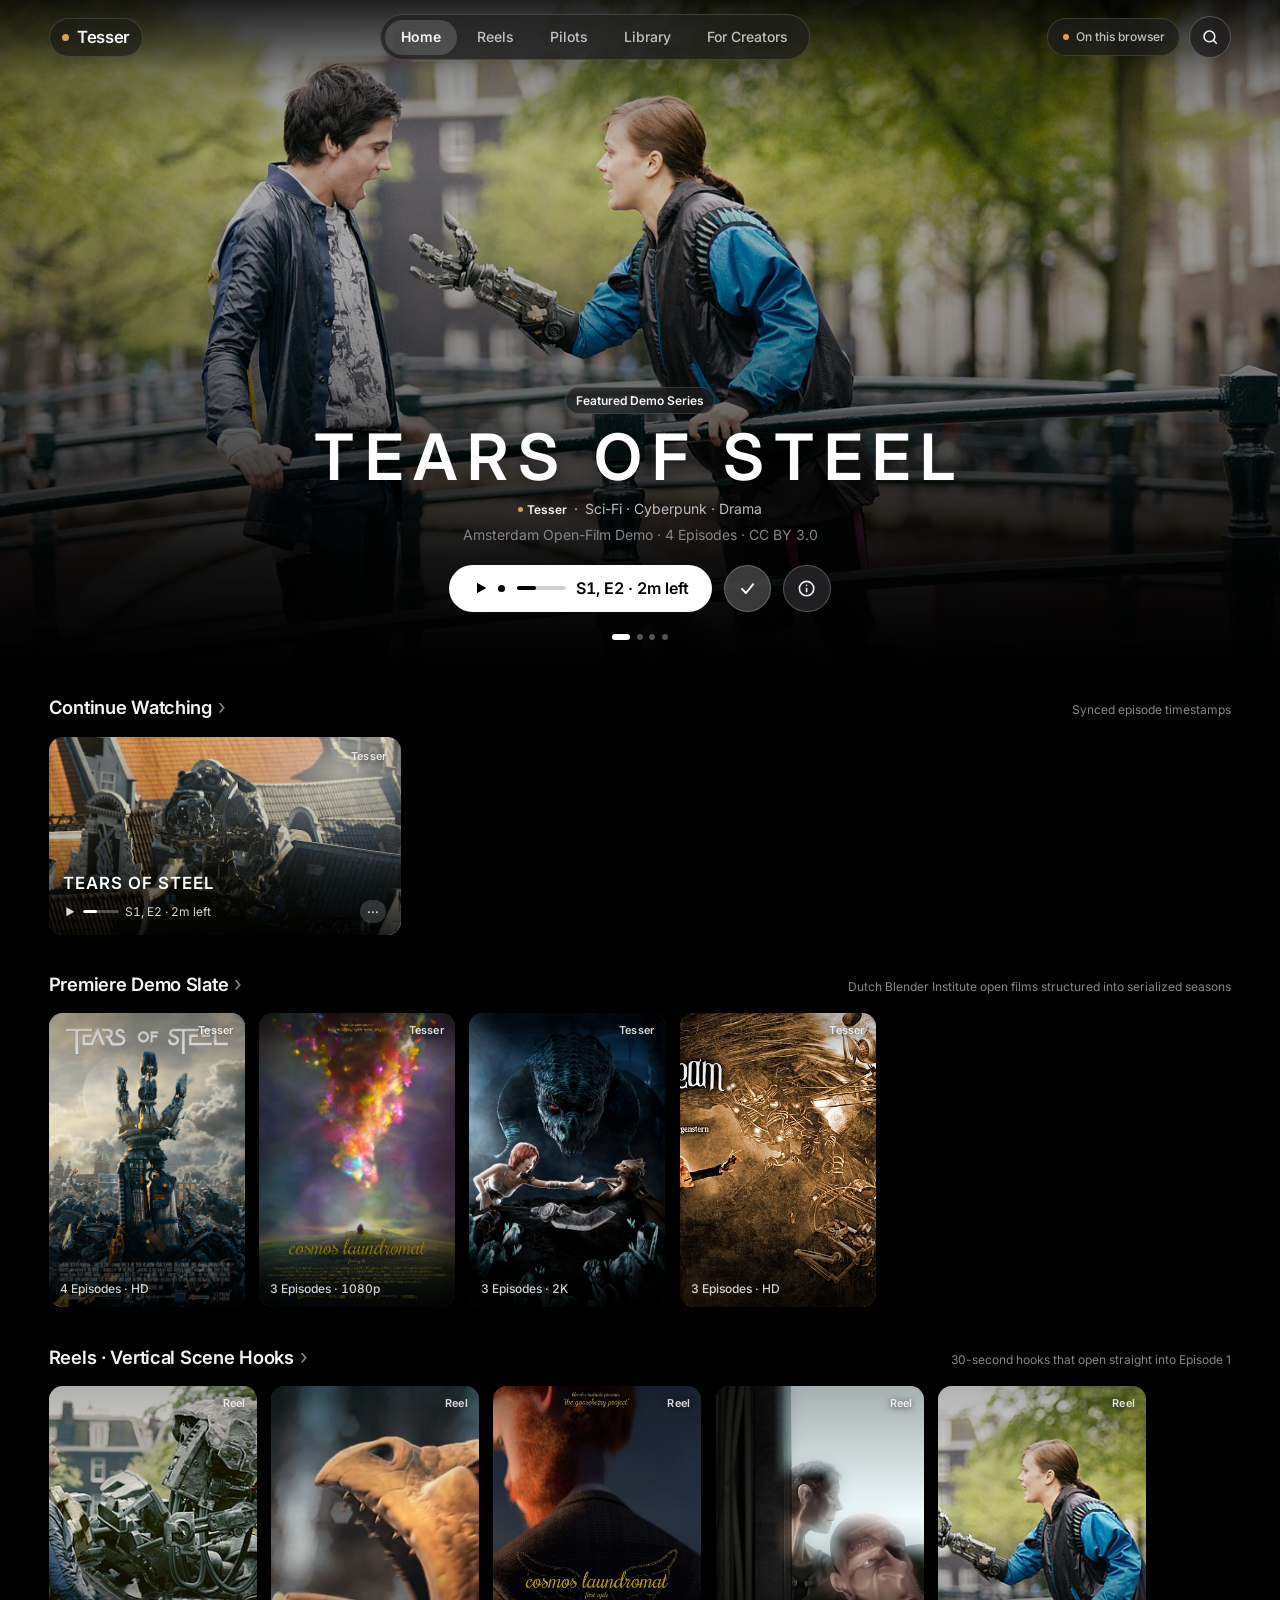
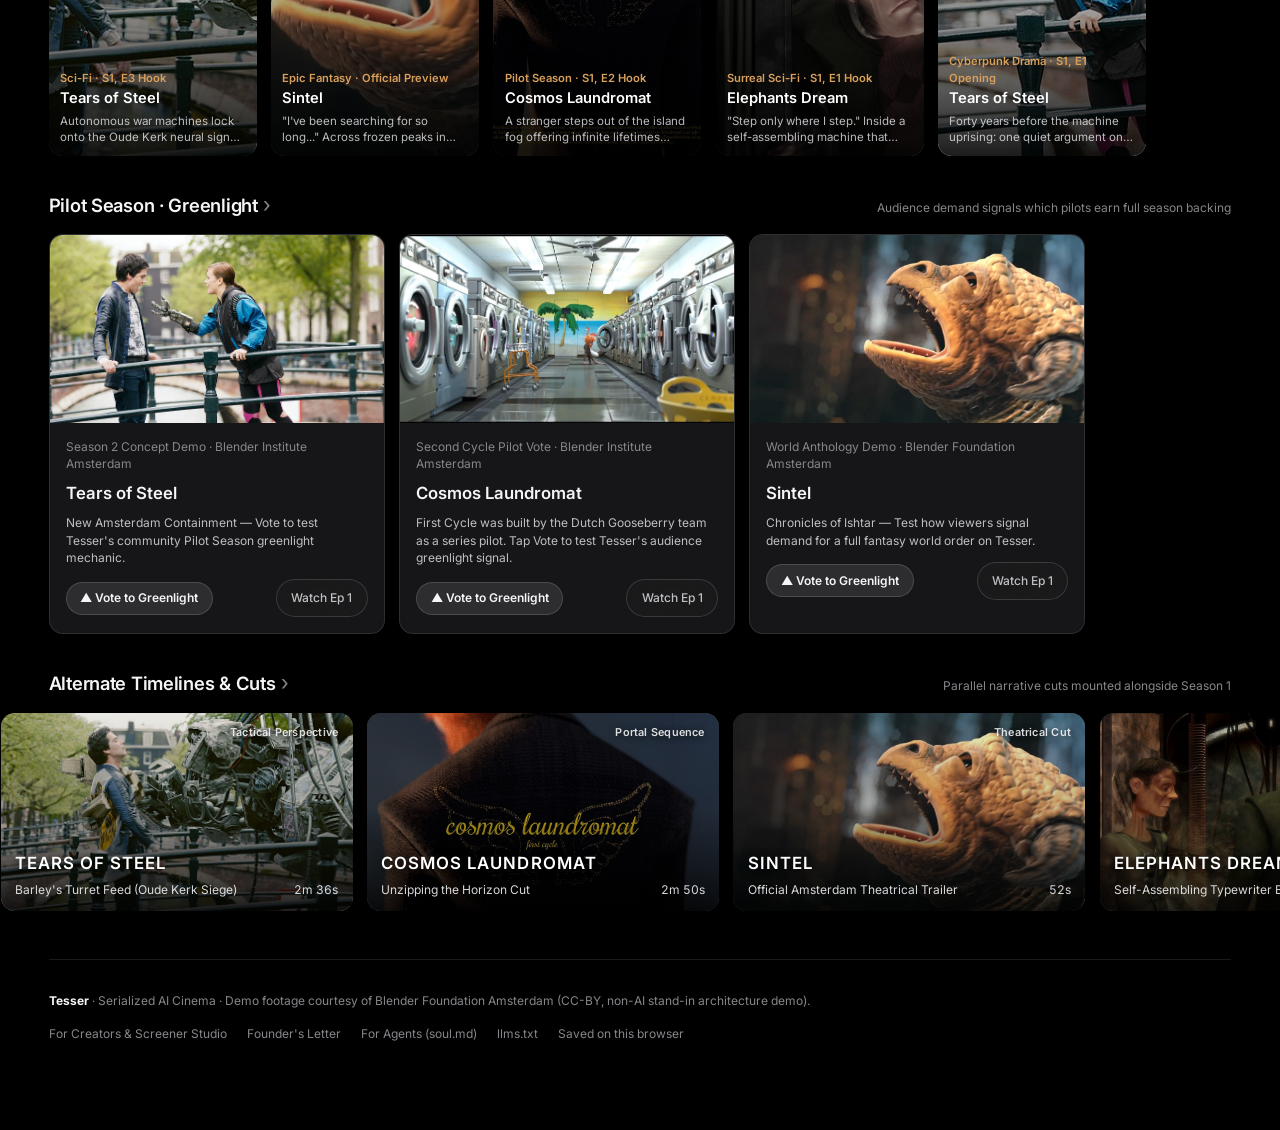
==== index.html @ 55b45287 "Publish the Tesser demo without personal contact details. Co-authored-by: Cursor <cursoragent@cursor" ====
<!doctype html>
<html lang="en">
<head>
  <meta charset="utf-8">
  <meta name="viewport" content="width=device-width, initial-scale=1, viewport-fit=cover">
  <title>Tesser — Serialized AI Cinema</title>
  <meta name="description" content="Tesser is a dedicated streaming platform for serialized AI shows. Watch episodes in order, swipe vertical scene Reels into full series, and inspect full Made With provenance.">
  <meta name="theme-color" content="#000000">
  <link rel="icon" href="favicon.svg" type="image/svg+xml">
  <link rel="preconnect" href="https://fonts.googleapis.com">
  <link rel="preconnect" href="https://fonts.gstatic.com" crossorigin>
  <link rel="stylesheet" href="https://fonts.googleapis.com/css2?family=Instrument+Serif:ital@0;1&family=Inter:wght@400;500;600&display=swap">
  <link rel="stylesheet" href="assets/css/tokens.css">
  <link rel="stylesheet" href="assets/css/app.css">
  <script src="assets/js/catalog.js" defer></script>
  <script src="assets/js/store.js" defer></script>
  <script src="assets/js/app.js" defer></script>
</head>
<body>
  <a class="sr-only" href="#app-root">Skip to content</a>

  <!-- Top Translucent Chrome (Desktop Segmented Glass Pills + Cloud Sync & Search) -->
  <header class="top-chrome" id="top-chrome">
    <a class="brand-lockup" href="#/" aria-label="Tesser Home">
      <span class="brand-dot" aria-hidden="true"></span>
      <span>Tesser</span>
    </a>

    <nav class="desktop-pills" aria-label="Primary navigation">
      <a class="nav-pill" href="#/" data-nav="home" aria-current="page">Home</a>
      <a class="nav-pill" href="#/reels" data-nav="reels">Reels</a>
      <a class="nav-pill" href="#/pilots" data-nav="pilots">Pilots</a>
      <a class="nav-pill" href="#/library" data-nav="library">Library</a>
      <a class="nav-pill" href="#/creators" data-nav="creators">For Creators</a>
    </nav>

    <div class="top-actions">
      <button class="glass-chip" type="button" id="cloud-status-btn" title="Saved on this browser">
        <span id="cloud-status-dot" style="width:6px;height:6px;border-radius:50%;background:#d9a05b;"></span>
        <span id="cloud-status-label">On this browser</span>
      </button>
      <a class="glass-icon-btn" href="#/search" data-nav="search" aria-label="Search catalogue">
        <svg viewBox="0 0 24 24" fill="none" stroke="currentColor" stroke-width="2" stroke-linecap="round" stroke-linejoin="round" aria-hidden="true">
          <circle cx="11" cy="11" r="7"></circle>
          <line x1="20" y1="20" x2="16.2" y2="16.2"></line>
        </svg>
      </a>
    </div>
  </header>

  <!-- Dynamic Application Stage -->
  <main id="app-root" tabindex="-1">
    <!-- Initial static skeleton hydrated immediately by app.js -->
    <noscript>
      <div class="page-shell">
        <h1 class="page-title">Tesser — Serialized AI Cinema</h1>
        <p class="page-lede">Enable JavaScript to use the interactive episodic streaming player, vertical Reels feed, and series provenance ledger. You can also read the <a href="letter/" style="text-decoration:underline">founder's letter</a> or <a href="soul.md" style="text-decoration:underline">agent overview</a>.</p>
      </div>
    </noscript>
  </main>

  <!-- Apple TV Floating Liquid-Glass Bottom Dock + Detached Search Circle (Mobile & Tablet) -->
  <div class="bottom-dock-wrap" id="bottom-dock-wrap">
    <nav class="bottom-dock" aria-label="Mobile navigation">
      <a class="dock-tab" href="#/" data-nav="home" aria-current="page">
        <svg viewBox="0 0 24 24" fill="currentColor" aria-hidden="true"><path d="M12 3.2 3 10.4V20a1 1 0 0 0 1 1h5.5v-6h5v6H20a1 1 0 0 0 1-1v-9.6L12 3.2Z"/></svg>
        <span>Home</span>
      </a>
      <a class="dock-tab" href="#/reels" data-nav="reels">
        <svg viewBox="0 0 24 24" fill="none" stroke="currentColor" stroke-width="1.9" stroke-linecap="round" stroke-linejoin="round" aria-hidden="true"><rect x="5" y="2.5" width="14" height="19" rx="3"/><polygon points="10 8.5 15.5 12 10 15.5 10 8.5" fill="currentColor" stroke="none"/></svg>
        <span>Reels</span>
      </a>
      <a class="dock-tab" href="#/pilots" data-nav="pilots">
        <svg viewBox="0 0 24 24" fill="none" stroke="currentColor" stroke-width="1.9" stroke-linecap="round" stroke-linejoin="round" aria-hidden="true"><path d="M12 3l2.6 5.5 6 .8-4.4 4.2 1.1 6-5.3-2.9-5.3 2.9 1.1-6-4.4-4.2 6-.8L12 3z"/></svg>
        <span>Pilots</span>
      </a>
      <a class="dock-tab" href="#/library" data-nav="library">
        <svg viewBox="0 0 24 24" fill="none" stroke="currentColor" stroke-width="1.9" stroke-linecap="round" stroke-linejoin="round" aria-hidden="true"><rect x="3.5" y="4" width="17" height="16" rx="2.5"/><line x1="8" y1="9" x2="16" y2="9"/><line x1="8" y1="13" x2="13.5" y2="13"/></svg>
        <span>Library</span>
      </a>
      <a class="dock-tab" href="#/creators" data-nav="creators">
        <svg viewBox="0 0 24 24" fill="none" stroke="currentColor" stroke-width="1.9" stroke-linecap="round" stroke-linejoin="round" aria-hidden="true"><circle cx="12" cy="8" r="3.8"/><path d="M5 20c0-3.5 3.1-6 7-6s7 2.5 7 6"/></svg>
        <span>Creators</span>
      </a>
    </nav>

    <a class="dock-search-btn" href="#/search" data-nav="search" aria-label="Search">
      <svg viewBox="0 0 24 24" fill="none" stroke="currentColor" stroke-width="2.1" stroke-linecap="round" stroke-linejoin="round" aria-hidden="true">
        <circle cx="11" cy="11" r="7"></circle>
        <line x1="20" y1="20" x2="16.2" y2="16.2"></line>
      </svg>
    </a>
  </div>

  <!-- Edge-to-Edge Apple TV Cinema Player Overlay (Screenshot #1 — Ted Lasso End-State Architecture) -->
  <div class="player-modal" id="player-modal" role="dialog" aria-modal="true" aria-label="Video player" hidden>
    <div class="player-stage" id="player-stage" data-aspect="cinema">
      <video id="cinema-video" playsinline preload="metadata"></video>
      <iframe id="cinema-iframe" allow="autoplay; encrypted-media; picture-in-picture; fullscreen" allowfullscreen hidden title="Creator screener player"></iframe>

      <!-- Top Translucent Player Chrome -->
      <div class="player-top-chrome">
        <div style="display:flex;align-items:center;gap:0.75rem;">
          <button class="glass-icon-btn" type="button" id="player-close-btn" aria-label="Close player">
            <svg viewBox="0 0 24 24" fill="none" stroke="currentColor" stroke-width="2.1" stroke-linecap="round" aria-hidden="true"><line x1="6" y1="6" x2="18" y2="18"/><line x1="18" y1="6" x2="6" y2="18"/></svg>
          </button>
          <div>
            <div id="player-series-label" style="font-size:var(--text-sm);font-weight:var(--w-semibold);color:#fff;"></div>
            <div id="player-ep-label" class="tabular" style="font-size:var(--text-xs);color:var(--ink-secondary);"></div>
          </div>
        </div>

        <div style="display:flex;align-items:center;gap:0.5rem;">
          <button class="glass-chip" type="button" id="player-aspect-btn" title="Switch Cinema 16:9 / Feed 9:16 crop">
            Cinema 16:9
          </button>
          <button class="glass-chip" type="button" id="player-test-end-btn" title="Jump to last 5 seconds to test Up-Next transition">
            Preview End Card
          </button>
          <button class="glass-icon-btn" type="button" id="player-fs-btn" aria-label="Toggle fullscreen">
            <svg viewBox="0 0 24 24" fill="none" stroke="currentColor" stroke-width="2" stroke-linecap="round" stroke-linejoin="round" aria-hidden="true"><polyline points="15 3 21 3 21 9"/><polyline points="9 21 3 21 3 15"/><line x1="21" y1="3" x2="14" y2="10"/><line x1="3" y1="21" x2="10" y2="14"/></svg>
          </button>
        </div>
      </div>

      <!-- Bottom Scrubber Chrome -->
      <div class="player-bottom-chrome" id="player-bottom-chrome">
        <div style="display:flex;align-items:center;justify-content:space-between;gap:1rem;">
          <div style="display:flex;align-items:center;gap:0.65rem;">
            <button class="glass-icon-btn" type="button" id="player-playpause-btn" aria-label="Play or pause">
              <svg id="player-play-icon" viewBox="0 0 24 24" fill="currentColor" aria-hidden="true"><polygon points="7 5 19 12 7 19 7 5"/></svg>
            </button>
            <button class="glass-chip" type="button" id="player-back10-btn" aria-label="Back 10 seconds">-10s</button>
            <button class="glass-chip" type="button" id="player-fwd10-btn" aria-label="Forward 10 seconds">+10s</button>
          </div>
          <div style="display:flex;align-items:center;gap:0.5rem;">
            <button class="glass-chip" type="button" id="player-mute-btn">Sound On</button>
            <button class="glass-chip" type="button" id="player-provenance-btn">Made With</button>
          </div>
        </div>

        <div class="scrubber-row" id="player-scrubber-row">
          <span class="scrubber-time tabular" id="player-elapsed" style="text-align:left;min-width:2.8rem;">0:00</span>
          <input class="scrubber-input" type="range" id="player-scrubber" min="0" max="100" value="0" step="0.25" aria-label="Episode timeline">
          <span class="scrubber-time tabular" id="player-remaining">-0:00</span>
        </div>
      </div>

      <!-- Apple TV End-of-Episode "Next Episode" Bottom-Left Overlay (Screenshot #1) -->
      <div class="upnext-overlay" id="player-upnext" hidden>
        <p class="upnext-series" id="upnext-series-title">Tears of Steel</p>
        <p class="upnext-ep" id="upnext-ep-title">S1, E2 · Forty Years Later</p>
        <div style="display:flex;align-items:center;gap:0.65rem;">
          <button class="btn-play-white" type="button" id="upnext-play-btn">
            <svg viewBox="0 0 24 24" fill="none" stroke="currentColor" stroke-width="2.3" stroke-linecap="round" stroke-linejoin="round" aria-hidden="true"><path d="M21 12a9 9 0 1 1-3-6.7"/><polyline points="21 3 21 9 15 9"/></svg>
            <span id="upnext-btn-label">Next Episode</span>
          </button>
          <button class="glass-chip" type="button" id="upnext-replay-btn" style="height:2.95rem;padding:0 1.15rem;">Replay</button>
        </div>
      </div>
    </div>
  </div>

  <!-- Reusable Apple Sheet Modal (Provenance Quick View & saved-on-this-browser note) -->
  <dialog class="apple-sheet" id="apple-sheet">
    <div class="sheet-header">
      <h3 id="sheet-title">Details</h3>
      <button class="glass-icon-btn" type="button" id="sheet-close-btn" style="width:2.1rem;height:2.1rem;" aria-label="Close">
        <svg viewBox="0 0 24 24" fill="none" stroke="currentColor" stroke-width="2" stroke-linecap="round" aria-hidden="true"><line x1="6" y1="6" x2="18" y2="18"/><line x1="18" y1="6" x2="6" y2="18"/></svg>
      </button>
    </div>
    <div class="sheet-content" id="sheet-body"></div>
  </dialog>

  <!-- Subtle Floating Toast -->
  <div class="toast" id="app-toast" role="status" aria-live="polite" hidden></div>
</body>
</html>
---- assets/css/tokens.css ----
/* Tesser — Apple TV × Jony Ive Optical Design Tokens
   Discipline:
   - Pure OLED black canvas (#000000); color comes solely from the cinema artwork.
   - Calibrated translucent dark glass for floating chrome only (dock, back/close controls).
   - Strict 4-step type scale, 3 weights (400, 500, 600), tabular numerals on all runtimes.
   - Zero purple/neon AI gradients, zero glow, zero hover-scale bounce. */

:root {
  /* Surfaces */
  --bg: #000000;
  --bg-elevated: #0d0d0f;
  --surface-1: #161618;
  --surface-2: #1f1f22;
  --surface-3: #2c2c30;

  /* Translucent Liquid Glass (Apple TV / iOS floating chrome) */
  --glass-bg: rgba(28, 28, 30, 0.72);
  --glass-bg-strong: rgba(20, 20, 22, 0.86);
  --glass-pill: rgba(255, 255, 255, 0.14);
  --glass-pill-hover: rgba(255, 255, 255, 0.22);
  --glass-border: rgba(255, 255, 255, 0.14);
  --glass-border-strong: rgba(255, 255, 255, 0.24);
  --glass-blur: blur(28px) saturate(150%);

  /* Ink & Hierarchy */
  --ink: #f5f5f7;
  --ink-secondary: rgba(245, 245, 247, 0.76);
  --ink-muted: #86868b;
  --ink-faint: rgba(235, 235, 245, 0.36);

  /* Dividers */
  --hairline: rgba(255, 255, 255, 0.1);
  --hairline-strong: rgba(255, 255, 255, 0.2);

  /* Functional Accents (Tactile White CTA + Subtle Provenance Gold) */
  --cta-bg: #ffffff;
  --cta-ink: #000000;
  --cta-hover: #e5e5ea;
  --provenance: #d9a05b;
  --active-blue: #0a84ff; /* Apple TV subtle system indicator when needed */

  /* Typography — Native Apple SF Pro on Apple devices, Inter/Geist elsewhere */
  --font-sans: -apple-system, BlinkMacSystemFont, "SF Pro Display", "SF Pro Text", "Inter", "Geist", system-ui, "Segoe UI", sans-serif;
  --font-serif: "Instrument Serif", "Iowan Old Style", Georgia, serif;

  /* Strict 4-step optical type scale */
  --text-xs: 0.75rem;    /* 12px: technical badges [4K] [C2PA] [CC], metadata labels */
  --text-sm: 0.875rem;   /* 14px: episode subtitles, dock labels, ledger rows */
  --text-base: 1.0rem;   /* 16px: synopses, primary buttons, body copy */
  --text-lg: clamp(1.15rem, 1.4vw, 1.375rem); /* 18-22px: rail headings ("Continue Watching >") */
  --text-hero: clamp(2.25rem, 5vw, 4.25rem);  /* Show title lockups */

  /* Weights (No 800/900 screaming weights) */
  --w-regular: 400;
  --w-medium: 500;
  --w-semibold: 600;

  /* Concentric Radii */
  --r-xs: 4px;     /* Technical spec badges [4K] [CC] */
  --r-sm: 10px;    /* Inner thumbnails */
  --r-card: 14px;  /* Apple TV 16:9 and 2:3 cards */
  --r-sheet: 22px; /* Modal sheets & floating dock */
  --r-pill: 9999px;

  /* Spacing & Layout */
  --gutter: clamp(1.125rem, 3.8vw, 3.25rem);
  --max-w: 90rem;
  --dock-offset: 5.5rem;

  /* Calm, Physical Motion */
  --dur-fast: 160ms;
  --dur-med: 260ms;
  --ease-out: cubic-bezier(0.22, 1, 0.36, 1);
}
---- assets/css/app.css ----
/* Tesser — Apple TV × Netflix Reels Application Styles
   Depends on tokens.css. Built with strict anti-AI-slop discipline. */

*, *::before, *::after { box-sizing: border-box; }
[hidden] { display: none !important; }

html {
  color-scheme: dark;
  background: var(--bg);
  color: var(--ink);
  font-family: var(--font-sans);
  -webkit-font-smoothing: antialiased;
  -moz-osx-font-smoothing: grayscale;
  text-rendering: optimizeLegibility;
}

body {
  margin: 0;
  min-height: 100dvh;
  background: var(--bg);
  color: var(--ink);
  font-size: var(--text-base);
  line-height: 1.45;
  overflow-x: hidden;
  padding-bottom: calc(var(--dock-offset) + env(safe-area-inset-bottom, 0px));
}

img, video, svg { display: block; max-width: 100%; }
button, input, textarea, select { font: inherit; color: inherit; }
button { cursor: pointer; background: none; border: 0; padding: 0; }
a { color: inherit; text-decoration: none; }

.tabular { font-variant-numeric: tabular-nums; }

:focus-visible {
  outline: 2px solid var(--ink);
  outline-offset: 3px;
}

.sr-only {
  position: absolute; width: 1px; height: 1px; overflow: hidden;
  clip: rect(0 0 0 0); clip-path: inset(50%); white-space: nowrap;
}

/* ==========================================================================
   1. Navigation Chrome: Desktop Top Glass Bar + Mobile Floating Bottom Dock
   ========================================================================== */

.top-chrome {
  position: fixed;
  top: 0; left: 0; right: 0;
  z-index: 90;
  display: flex;
  align-items: center;
  justify-content: space-between;
  padding: 0.9rem var(--gutter);
  pointer-events: none;
  background: linear-gradient(180deg, rgba(0, 0, 0, 0.68) 0%, rgba(0, 0, 0, 0) 100%);
}

.top-chrome > * { pointer-events: auto; }

.brand-lockup {
  display: inline-flex;
  align-items: center;
  gap: 0.5rem;
  font-weight: var(--w-semibold);
  font-size: 1.05rem;
  letter-spacing: -0.02em;
  color: var(--ink);
  padding: 0.4rem 0.75rem;
  border-radius: var(--r-pill);
  background: rgba(20, 20, 22, 0.55);
  backdrop-filter: var(--glass-blur);
  -webkit-backdrop-filter: var(--glass-blur);
  border: 0.5px solid var(--glass-border);
  transition: background-color var(--dur-fast) var(--ease-out);
}
.brand-lockup:hover { background: rgba(38, 38, 42, 0.78); }
.brand-dot {
  width: 7px; height: 7px; border-radius: 50%;
  background: var(--provenance);
}

.desktop-pills {
  display: none;
  align-items: center;
  gap: 0.25rem;
  padding: 0.28rem;
  border-radius: var(--r-pill);
  background: var(--glass-bg);
  backdrop-filter: var(--glass-blur);
  -webkit-backdrop-filter: var(--glass-blur);
  border: 0.5px solid var(--glass-border);
}

.nav-pill {
  padding: 0.45rem 1rem;
  border-radius: var(--r-pill);
  font-size: var(--text-sm);
  font-weight: var(--w-medium);
  color: var(--ink-secondary);
  transition: color var(--dur-fast) var(--ease-out), background-color var(--dur-fast) var(--ease-out);
}
.nav-pill:hover { color: var(--ink); }
.nav-pill[aria-current="page"] {
  background: rgba(255, 255, 255, 0.16);
  color: var(--ink);
  font-weight: var(--w-semibold);
}

.top-actions {
  display: flex;
  align-items: center;
  gap: 0.55rem;
}

.glass-chip {
  display: inline-flex;
  align-items: center;
  gap: 0.45rem;
  height: 2.35rem;
  padding: 0 0.9rem;
  border-radius: var(--r-pill);
  font-size: var(--text-xs);
  font-weight: var(--w-medium);
  color: var(--ink-secondary);
  background: var(--glass-bg);
  backdrop-filter: var(--glass-blur);
  -webkit-backdrop-filter: var(--glass-blur);
  border: 0.5px solid var(--glass-border);
  transition: background-color var(--dur-fast) var(--ease-out), color var(--dur-fast) var(--ease-out);
}
.glass-chip:hover { background: rgba(44, 44, 48, 0.85); color: var(--ink); }

.glass-icon-btn {
  display: inline-grid;
  place-items: center;
  width: 2.65rem;
  height: 2.65rem;
  border-radius: 50%;
  background: var(--glass-bg);
  backdrop-filter: var(--glass-blur);
  -webkit-backdrop-filter: var(--glass-blur);
  border: 0.5px solid var(--glass-border-strong);
  color: var(--ink);
  transition: background-color var(--dur-fast) var(--ease-out), border-color var(--dur-fast) var(--ease-out);
}
.glass-icon-btn:hover { background: rgba(52, 52, 56, 0.88); }
.glass-icon-btn svg { width: 1.15rem; height: 1.15rem; }

/* Apple TV Floating Liquid-Glass Bottom Dock (Mobile & Tablet, Screenshots #2-#5) */
.bottom-dock-wrap {
  position: fixed;
  left: 0; right: 0;
  bottom: calc(0.85rem + env(safe-area-inset-bottom, 0px));
  z-index: 95;
  display: flex;
  align-items: center;
  justify-content: center;
  gap: 0.65rem;
  padding: 0 1rem;
  pointer-events: none;
}

.bottom-dock {
  pointer-events: auto;
  display: flex;
  align-items: center;
  justify-content: space-around;
  flex: 1;
  max-width: 22rem;
  padding: 0.35rem 0.45rem;
  border-radius: var(--r-pill);
  background: var(--glass-bg-strong);
  backdrop-filter: var(--glass-blur);
  -webkit-backdrop-filter: var(--glass-blur);
  border: 0.5px solid var(--glass-border-strong);
  box-shadow: 0 12px 32px rgba(0, 0, 0, 0.65);
}

.dock-tab {
  flex: 1;
  display: flex;
  flex-direction: column;
  align-items: center;
  justify-content: center;
  gap: 0.18rem;
  padding: 0.38rem 0.4rem;
  border-radius: var(--r-pill);
  color: var(--ink-muted);
  font-size: 0.68rem;
  font-weight: var(--w-medium);
  transition: color var(--dur-fast) var(--ease-out), background-color var(--dur-fast) var(--ease-out);
}
.dock-tab svg { width: 1.22rem; height: 1.22rem; }
.dock-tab[aria-current="page"] {
  color: var(--active-blue);
  background: rgba(255, 255, 255, 0.08);
}

.dock-search-btn {
  pointer-events: auto;
  width: 3.25rem;
  height: 3.25rem;
  border-radius: 50%;
  display: grid;
  place-items: center;
  background: var(--glass-bg-strong);
  backdrop-filter: var(--glass-blur);
  -webkit-backdrop-filter: var(--glass-blur);
  border: 0.5px solid var(--glass-border-strong);
  box-shadow: 0 12px 32px rgba(0, 0, 0, 0.65);
  color: var(--ink);
}
.dock-search-btn[aria-current="page"] { color: var(--active-blue); }
.dock-search-btn svg { width: 1.25rem; height: 1.25rem; }

@media (min-width: 56rem) {
  body { padding-bottom: 3rem; }
  .desktop-pills { display: inline-flex; }
  .bottom-dock-wrap { display: none; }
}

/* ==========================================================================
   2. Hero Showcase Stage (Screenshot #5 — Nocturne)
   ========================================================================== */

.hero-stage {
  position: relative;
  width: 100%;
  min-height: clamp(33rem, 74vh, 48rem);
  display: flex;
  align-items: flex-end;
  justify-content: center;
  overflow: hidden;
  background: #050507;
}

.hero-backdrop {
  position: absolute;
  inset: 0;
  width: 100%;
  height: 100%;
  object-fit: cover;
  object-position: center 22%;
  opacity: 0.92;
  transition: opacity 420ms var(--ease-out);
}

/* Pure optical cinema vignette — strictly neutral black for legibility */
.hero-scrim {
  position: absolute;
  inset: 0;
  background:
    radial-gradient(90% 65% at 50% 30%, rgba(0, 0, 0, 0) 0%, rgba(0, 0, 0, 0.36) 100%),
    linear-gradient(180deg,
      rgba(0, 0, 0, 0.48) 0%,
      rgba(0, 0, 0, 0.04) 24%,
      rgba(0, 0, 0, 0.25) 54%,
      rgba(0, 0, 0, 0.88) 84%,
      #000000 100%);
  pointer-events: none;
}

.hero-content {
  position: relative;
  z-index: 2;
  width: min(100% - 2 * var(--gutter), 44rem);
  text-align: center;
  padding-bottom: 1.65rem;
  display: flex;
  flex-direction: column;
  align-items: center;
}

.hero-eyebrow-pill {
  display: inline-block;
  padding: 0.22rem 0.65rem;
  border-radius: var(--r-pill);
  background: rgba(28, 28, 30, 0.68);
  backdrop-filter: blur(16px);
  -webkit-backdrop-filter: blur(16px);
  border: 0.5px solid var(--glass-border);
  font-size: var(--text-xs);
  font-weight: var(--w-semibold);
  color: var(--ink);
  margin-bottom: 0.75rem;
}

.hero-wordmark {
  font-size: var(--text-hero);
  font-weight: var(--w-semibold);
  line-height: 0.98;
  letter-spacing: 0.16em;
  text-transform: uppercase;
  margin: 0 0 0.7rem;
  color: #ffffff;
  text-shadow: 0 2px 24px rgba(0, 0, 0, 0.65);
}
.hero-wordmark[data-style="serif"] {
  font-family: var(--font-serif);
  font-weight: var(--w-regular);
  letter-spacing: 0.03em;
  text-transform: none;
  font-size: clamp(2.75rem, 6vw, 4.85rem);
}

.hero-meta-line {
  display: flex;
  flex-wrap: wrap;
  align-items: center;
  justify-content: center;
  gap: 0.45rem;
  font-size: var(--text-sm);
  color: var(--ink-secondary);
  margin: 0 0 0.3rem;
}

.tesser-mini-badge {
  display: inline-flex;
  align-items: center;
  gap: 0.28rem;
  font-weight: var(--w-semibold);
  font-size: var(--text-xs);
  color: var(--ink);
  letter-spacing: -0.01em;
}
.tesser-mini-badge::before {
  content: "";
  width: 5px; height: 5px; border-radius: 50%;
  background: var(--provenance);
}

.hero-subline {
  font-size: var(--text-sm);
  color: var(--ink-muted);
  margin: 0 0 1.25rem;
}

.hero-cta-row {
  display: flex;
  align-items: center;
  justify-content: center;
  gap: 0.75rem;
  margin-bottom: 1.35rem;
}

/* Tactile Apple TV Solid White Pill Button */
.btn-play-white {
  display: inline-flex;
  align-items: center;
  justify-content: center;
  gap: 0.6rem;
  height: 2.95rem;
  min-width: 9.75rem;
  padding: 0 1.45rem;
  border-radius: var(--r-pill);
  background: var(--cta-bg);
  color: var(--cta-ink);
  font-size: var(--text-base);
  font-weight: var(--w-semibold);
  transition: background-color var(--dur-fast) var(--ease-out), opacity var(--dur-fast) var(--ease-out);
}
.btn-play-white:hover { background: var(--cta-hover); }
.btn-play-white svg { width: 1rem; height: 1rem; flex-shrink: 0; }

/* Inline Resume Track inside the White Play Pill (Screenshot #4 — Matchbox) */
.inline-progress-track {
  display: inline-flex;
  align-items: center;
  width: 3.1rem;
  height: 4px;
  border-radius: 99px;
  background: rgba(0, 0, 0, 0.18);
  position: relative;
  overflow: visible;
}
.inline-progress-fill {
  height: 100%;
  border-radius: 99px;
  background: #000000;
  position: relative;
}
.inline-progress-dot {
  width: 7px; height: 7px;
  border-radius: 50%;
  background: #000000;
  flex-shrink: 0;
  margin-right: 2px;
}

.btn-circle-glass {
  width: 2.95rem;
  height: 2.95rem;
  border-radius: 50%;
  display: inline-grid;
  place-items: center;
  background: rgba(44, 44, 48, 0.72);
  backdrop-filter: blur(20px);
  -webkit-backdrop-filter: blur(20px);
  border: 0.5px solid var(--glass-border-strong);
  color: var(--ink);
  transition: background-color var(--dur-fast) var(--ease-out);
}
.btn-circle-glass:hover { background: rgba(68, 68, 74, 0.85); }
.btn-circle-glass[aria-pressed="true"] {
  background: rgba(255, 255, 255, 0.22);
  color: #ffffff;
}
.btn-circle-glass svg { width: 1.2rem; height: 1.2rem; }

.hero-dots {
  display: flex;
  align-items: center;
  gap: 0.42rem;
}
.hero-dot {
  width: 6px;
  height: 6px;
  border-radius: 99px;
  background: rgba(255, 255, 255, 0.32);
  transition: width var(--dur-med) var(--ease-out), background-color var(--dur-fast) var(--ease-out);
}
.hero-dot[aria-selected="true"] {
  width: 18px;
  background: #ffffff;
}

/* ==========================================================================
   3. Content Rails: 16:9 Continue Watching & 2:3 Theatrical Posters
   ========================================================================== */

.rails-container {
  width: min(100%, var(--max-w));
  margin-inline: auto;
  padding-bottom: 2.5rem;
}

.rail-section {
  padding-top: 1.65rem;
}

.rail-header {
  display: flex;
  align-items: baseline;
  justify-content: space-between;
  padding-inline: var(--gutter);
  margin-bottom: 0.85rem;
}

.rail-title {
  display: inline-flex;
  align-items: center;
  gap: 0.35rem;
  font-size: var(--text-lg);
  font-weight: var(--w-semibold);
  letter-spacing: -0.015em;
  margin: 0;
  color: var(--ink);
}
.rail-chevron {
  color: var(--ink-muted);
  font-weight: var(--w-regular);
  font-size: 1.15em;
}
.rail-subtitle {
  font-size: var(--text-xs);
  color: var(--ink-muted);
}

.rail-scroller {
  display: flex;
  gap: 0.9rem;
  overflow-x: auto;
  padding-inline: var(--gutter);
  padding-bottom: 0.5rem;
  scroll-snap-type: x proximity;
  scrollbar-width: none;
}
.rail-scroller::-webkit-scrollbar { display: none; }

/* 16:9 Continue Watching / Episode Landscape Cards (Screenshot #5 — Prime Target) */
.card-16x9 {
  flex: 0 0 clamp(16.5rem, 30vw, 22rem);
  scroll-snap-align: start;
  position: relative;
  aspect-ratio: 16 / 9;
  border-radius: var(--r-card);
  overflow: hidden;
  background: var(--surface-1);
  box-shadow: inset 0 0 0 0.5px var(--glass-border);
  text-align: left;
  transition: border-color var(--dur-fast) var(--ease-out), opacity var(--dur-fast) var(--ease-out);
}
.card-16x9 img {
  width: 100%; height: 100%;
  object-fit: cover;
  transition: opacity var(--dur-fast) var(--ease-out);
}
.card-16x9:hover img { opacity: 0.86; }

.card-16x9-scrim {
  position: absolute;
  inset: 0;
  background: linear-gradient(180deg, rgba(0,0,0,0.08) 0%, rgba(0,0,0,0.22) 48%, rgba(0,0,0,0.86) 100%);
  display: flex;
  flex-direction: column;
  justify-content: space-between;
  padding: 0.75rem 0.9rem;
}

.card-corner-brand {
  align-self: flex-end;
  font-size: 0.68rem;
  font-weight: var(--w-semibold);
  letter-spacing: 0.02em;
  color: rgba(255, 255, 255, 0.85);
  text-shadow: 0 1px 6px rgba(0, 0, 0, 0.7);
}

.card-16x9-title {
  font-size: 1.05rem;
  font-weight: var(--w-semibold);
  letter-spacing: 0.06em;
  text-transform: uppercase;
  color: #ffffff;
  margin-bottom: 0.35rem;
  text-shadow: 0 1px 10px rgba(0, 0, 0, 0.8);
}

.card-16x9-bottom {
  display: flex;
  align-items: center;
  justify-content: space-between;
  gap: 0.5rem;
  font-size: var(--text-xs);
  color: rgba(245, 245, 247, 0.88);
}

.cw-status {
  display: inline-flex;
  align-items: center;
  gap: 0.42rem;
}

.cw-mini-bar {
  width: 2.2rem;
  height: 3px;
  border-radius: 99px;
  background: rgba(255, 255, 255, 0.28);
  overflow: hidden;
}
.cw-mini-bar > span {
  display: block;
  height: 100%;
  background: #ffffff;
  border-radius: 99px;
}

/* 2:3 Vertical Theatrical Poster Cards (Screenshot #5 — Must-See Hits) */
.card-2x3 {
  flex: 0 0 clamp(8.75rem, 15.5vw, 12.25rem);
  scroll-snap-align: start;
  position: relative;
  aspect-ratio: 2 / 3;
  border-radius: var(--r-card);
  overflow: hidden;
  background: var(--surface-1);
  box-shadow: inset 0 0 0 0.5px var(--glass-border);
  text-align: left;
}
.card-2x3 img {
  width: 100%; height: 100%;
  object-fit: cover;
  transition: opacity var(--dur-fast) var(--ease-out);
}
.card-2x3:hover img { opacity: 0.85; }
.card-2x3-overlay {
  position: absolute;
  inset: 0;
  background: linear-gradient(180deg, rgba(0,0,0,0.28) 0%, rgba(0,0,0,0) 25%, rgba(0,0,0,0) 62%, rgba(0,0,0,0.82) 100%);
  display: flex;
  flex-direction: column;
  justify-content: space-between;
  padding: 0.6rem 0.7rem;
}
.card-2x3-footer {
  font-size: var(--text-xs);
  color: rgba(255, 255, 255, 0.82);
  font-weight: var(--w-medium);
}

/* Pilot Season Voting Cards */
.pilot-card {
  flex: 0 0 clamp(17rem, 28vw, 21rem);
  scroll-snap-align: start;
  border-radius: var(--r-card);
  background: var(--surface-1);
  border: 0.5px solid var(--hairline);
  overflow: hidden;
  display: flex;
  flex-direction: column;
}
.pilot-thumb {
  position: relative;
  aspect-ratio: 16 / 9;
  background: #08080a;
  overflow: hidden;
}
.pilot-thumb img { width: 100%; height: 100%; object-fit: cover; }
.pilot-body {
  padding: 0.9rem 1rem 1rem;
  display: flex;
  flex-direction: column;
  gap: 0.55rem;
}
.pilot-meta { font-size: var(--text-xs); color: var(--ink-muted); }
.pilot-actions {
  display: flex;
  align-items: center;
  justify-content: space-between;
  gap: 0.5rem;
  margin-top: 0.25rem;
}
.btn-vote {
  display: inline-flex;
  align-items: center;
  gap: 0.4rem;
  padding: 0.42rem 0.85rem;
  border-radius: var(--r-pill);
  font-size: var(--text-xs);
  font-weight: var(--w-semibold);
  background: rgba(255, 255, 255, 0.1);
  border: 0.5px solid var(--glass-border);
  color: var(--ink);
  transition: background-color var(--dur-fast) var(--ease-out);
}
.btn-vote:hover { background: rgba(255, 255, 255, 0.18); }
.btn-vote[aria-pressed="true"] {
  background: var(--cta-bg);
  color: var(--cta-ink);
  border-color: var(--cta-bg);
}

/* ==========================================================================
   4. Series & Episode Detail View (Screenshots #2, #3, #4 — Matchbox & Biscuits)
   ========================================================================== */

.detail-view {
  min-height: 100dvh;
  background: var(--bg);
}

.detail-top-bar {
  position: sticky;
  top: 0;
  z-index: 60;
  display: flex;
  align-items: center;
  justify-content: space-between;
  padding: 0.9rem var(--gutter);
  margin-bottom: -4.25rem;
  pointer-events: none;
}
.detail-top-bar > * { pointer-events: auto; }

.detail-pill-group {
  display: inline-flex;
  align-items: center;
  gap: 0.25rem;
  padding: 0.22rem 0.35rem;
  border-radius: var(--r-pill);
  background: var(--glass-bg);
  backdrop-filter: var(--glass-blur);
  -webkit-backdrop-filter: var(--glass-blur);
  border: 0.5px solid var(--glass-border-strong);
}

.detail-hero {
  position: relative;
  min-height: clamp(29rem, 66vh, 42rem);
  display: flex;
  align-items: flex-end;
  justify-content: center;
  overflow: hidden;
}
.detail-hero-img {
  position: absolute;
  inset: 0;
  width: 100%; height: 100%;
  object-fit: cover;
  object-position: center 20%;
}

.detail-hero-inner {
  position: relative;
  z-index: 2;
  width: min(100% - 2 * var(--gutter), 52rem);
  text-align: center;
  padding-bottom: 1.5rem;
  display: flex;
  flex-direction: column;
  align-items: center;
}

.detail-synopsis-wrap {
  width: min(100% - 2 * var(--gutter), 52rem);
  margin-inline: auto;
  padding-bottom: 1.75rem;
  border-bottom: 0.5px solid var(--hairline);
}

.detail-synopsis {
  color: var(--ink-secondary);
  font-size: var(--text-sm);
  line-height: 1.55;
  margin: 0 0 0.85rem;
}
.detail-synopsis.clamped {
  display: -webkit-box;
  -webkit-line-clamp: 2;
  -webkit-box-orient: vertical;
  overflow: hidden;
}

.more-pill {
  display: inline-block;
  padding: 0.14rem 0.52rem;
  border-radius: var(--r-pill);
  background: var(--surface-2);
  color: var(--ink);
  font-size: 0.68rem;
  font-weight: var(--w-semibold);
  letter-spacing: 0.04em;
  text-transform: uppercase;
  margin-left: 0.35rem;
}

/* Apple TV Technical & Provenance Specification Strip ([18+] [4K] [C2PA] [CC] [SDH] [AD]) */
.spec-strip {
  display: flex;
  flex-wrap: wrap;
  align-items: center;
  gap: 0.45rem;
  font-size: var(--text-xs);
  color: var(--ink-muted);
}

.spec-badge {
  display: inline-flex;
  align-items: center;
  justify-content: center;
  padding: 0.08rem 0.36rem;
  border-radius: 3px;
  border: 1px solid rgba(255, 255, 255, 0.36);
  font-size: 0.64rem;
  font-weight: var(--w-semibold);
  letter-spacing: 0.03em;
  color: var(--ink-secondary);
  line-height: 1.25;
}
.spec-badge--gold {
  border-color: rgba(217, 160, 91, 0.65);
  color: var(--provenance);
}

.detail-body {
  width: min(100% - 2 * var(--gutter), 64rem);
  margin-inline: auto;
  padding-top: 1.5rem;
}

/* Segmented Tabs inside Detail View (Episodes · Alternate Timeline · Reels) */
.seg-tabs {
  display: inline-flex;
  gap: 0.25rem;
  padding: 0.25rem;
  border-radius: var(--r-pill);
  background: var(--surface-1);
  border: 0.5px solid var(--hairline);
  margin-bottom: 1.35rem;
}
.seg-tab {
  padding: 0.42rem 0.95rem;
  border-radius: var(--r-pill);
  font-size: var(--text-xs);
  font-weight: var(--w-medium);
  color: var(--ink-muted);
  transition: color var(--dur-fast), background-color var(--dur-fast);
}
.seg-tab[aria-selected="true"] {
  background: var(--surface-3);
  color: var(--ink);
  font-weight: var(--w-semibold);
}

.episode-grid {
  display: grid;
  grid-template-columns: repeat(auto-fill, minmax(16.5rem, 1fr));
  gap: 1.15rem;
  margin-bottom: 2.25rem;
}

.ep-card {
  text-align: left;
  border-radius: var(--r-card);
  background: var(--surface-1);
  border: 0.5px solid var(--hairline);
  overflow: hidden;
  display: flex;
  flex-direction: column;
  transition: border-color var(--dur-fast) var(--ease-out);
}
.ep-card:hover { border-color: var(--hairline-strong); }

.ep-card-thumb {
  position: relative;
  aspect-ratio: 16 / 9;
  background: #09090b;
  overflow: hidden;
}
.ep-card-thumb img { width: 100%; height: 100%; object-fit: cover; }
.ep-card-progress {
  position: absolute;
  left: 0.6rem; right: 0.6rem; bottom: 0.5rem;
  height: 3px;
  border-radius: 99px;
  background: rgba(255, 255, 255, 0.25);
  overflow: hidden;
}
.ep-card-progress > span {
  display: block; height: 100%;
  background: #ffffff;
}

.ep-card-info {
  padding: 0.8rem 0.95rem 0.95rem;
}
.ep-card-eyebrow {
  font-size: var(--text-xs);
  color: var(--ink-muted);
  margin: 0 0 0.2rem;
}
.ep-card-title {
  font-size: var(--text-base);
  font-weight: var(--w-semibold);
  margin: 0 0 0.35rem;
  color: var(--ink);
}
.ep-card-desc {
  font-size: var(--text-xs);
  color: var(--ink-muted);
  margin: 0;
  line-height: 1.45;
}

/* Apple TV "How to Watch" + "Made With" + "Information" + "Languages" + "Accessibility" Ledger
   (Matches Screenshots #2 & #3 pixel-for-pixel in typographic rhythm) */
.how-to-watch-box {
  display: flex;
  align-items: center;
  justify-content: space-between;
  gap: 1rem;
  padding: 1rem 1.15rem;
  border-radius: var(--r-card);
  background: var(--surface-1);
  border: 0.5px solid var(--hairline);
  margin-bottom: 2rem;
}
.htw-left {
  display: flex;
  align-items: center;
  gap: 0.9rem;
}
.htw-app-icon {
  width: 3rem; height: 3rem;
  border-radius: 10px;
  background: #000000;
  border: 0.5px solid var(--hairline-strong);
  display: grid;
  place-items: center;
  font-weight: var(--w-semibold);
  font-size: 0.82rem;
  letter-spacing: -0.02em;
}

.ledger-section {
  padding-block: 1.5rem;
  border-top: 0.5px solid var(--hairline);
}
.ledger-head {
  display: flex;
  flex-wrap: wrap;
  align-items: center;
  justify-content: space-between;
  gap: 0.75rem;
  margin-bottom: 1.1rem;
}
.ledger-title {
  font-size: var(--text-lg);
  font-weight: var(--w-semibold);
  margin: 0;
}

.ledger-dl {
  display: grid;
  grid-template-columns: repeat(auto-fit, minmax(14rem, 1fr));
  gap: 1.1rem 2rem;
  margin: 0;
}
.ledger-item dt {
  font-size: var(--text-xs);
  color: var(--ink);
  font-weight: var(--w-medium);
  margin-bottom: 0.2rem;
}
.ledger-item dd {
  margin: 0;
  font-size: var(--text-sm);
  color: var(--ink-muted);
  line-height: 1.45;
}

.a11y-block {
  max-width: 40rem;
  margin-bottom: 1rem;
}
.a11y-block p {
  margin: 0.35rem 0 0;
  font-size: var(--text-sm);
  color: var(--ink-muted);
}

/* ==========================================================================
   5. Netflix-Style Vertical Reels Discovery Feed (9:16 Snap Scroll)
   ========================================================================== */

.reels-stage {
  height: calc(100dvh - 0.1px);
  overflow-y: scroll;
  scroll-snap-type: y mandatory;
  scrollbar-width: none;
  background: #000000;
}
.reels-stage::-webkit-scrollbar { display: none; }

.reel-slide {
  position: relative;
  height: 100dvh;
  width: 100%;
  scroll-snap-align: start;
  scroll-snap-stop: always;
  display: flex;
  align-items: center;
  justify-content: center;
  background: #000000;
}

.reel-frame {
  position: relative;
  width: 100%;
  height: 100%;
  max-width: 30rem;
  overflow: hidden;
  background: #09090b;
}

@media (min-width: 48rem) {
  .reel-frame {
    height: min(86dvh, 52rem);
    aspect-ratio: 9 / 16;
    width: auto;
    border-radius: var(--r-sheet);
    box-shadow: 0 24px 64px rgba(0, 0, 0, 0.85), inset 0 0 0 0.5px var(--glass-border-strong);
  }
}

.reel-video {
  width: 100%;
  height: 100%;
  object-fit: cover;
  background: #050507;
}

.reel-scrim {
  position: absolute;
  inset: 0;
  background: linear-gradient(180deg,
    rgba(0, 0, 0, 0.36) 0%,
    rgba(0, 0, 0, 0) 24%,
    rgba(0, 0, 0, 0) 52%,
    rgba(0, 0, 0, 0.88) 100%);
  pointer-events: none;
}

.reel-overlay {
  position: absolute;
  left: 0; right: 0;
  bottom: calc(4.85rem + env(safe-area-inset-bottom, 0px));
  padding: 1rem 1.15rem;
  display: flex;
  align-items: flex-end;
  justify-content: space-between;
  gap: 1rem;
  z-index: 3;
}
@media (min-width: 56rem) {
  .reel-overlay { bottom: 1.25rem; }
}

.reel-info {
  flex: 1;
  min-width: 0;
}
.reel-tag {
  display: inline-flex;
  align-items: center;
  gap: 0.35rem;
  font-size: var(--text-xs);
  color: rgba(255, 255, 255, 0.82);
  margin-bottom: 0.35rem;
}
.reel-title {
  font-size: 1.35rem;
  font-weight: var(--w-semibold);
  letter-spacing: 0.04em;
  margin: 0 0 0.35rem;
}
.reel-hook {
  font-size: var(--text-sm);
  color: var(--ink-secondary);
  margin: 0 0 0.85rem;
  line-height: 1.4;
}

.reel-rail-actions {
  display: flex;
  flex-direction: column;
  align-items: center;
  gap: 0.7rem;
}
.reel-action-label {
  font-size: 0.66rem;
  color: var(--ink-secondary);
  margin-top: -0.35rem;
}

/* ==========================================================================
   6. Edge-to-Edge Apple TV Cinema Player & End Card (Screenshot #1 — Ted Lasso)
   ========================================================================== */

.player-modal {
  position: fixed;
  inset: 0;
  z-index: 300;
  background: #000000;
  display: flex;
  flex-direction: column;
  justify-content: center;
  align-items: center;
}

.player-stage {
  position: relative;
  width: 100%;
  height: 100%;
  display: grid;
  place-items: center;
  background: #000000;
}

.player-stage video,
.player-stage iframe {
  width: 100%;
  height: 100%;
  object-fit: contain;
  border: 0;
  background: #000000;
}

.player-stage[data-aspect="feed"] video {
  aspect-ratio: 9 / 16;
  width: auto;
  max-height: 92dvh;
  object-fit: cover;
  border-radius: var(--r-card);
}

.player-top-chrome {
  position: absolute;
  top: 0; left: 0; right: 0;
  padding: 1.15rem 1.35rem;
  display: flex;
  align-items: center;
  justify-content: space-between;
  gap: 1rem;
  z-index: 10;
  background: linear-gradient(180deg, rgba(0, 0, 0, 0.65) 0%, rgba(0, 0, 0, 0) 100%);
  transition: opacity var(--dur-med) var(--ease-out);
}

.player-bottom-chrome {
  position: absolute;
  left: 0; right: 0; bottom: 0;
  padding: 1.5rem 1.5rem calc(1.35rem + env(safe-area-inset-bottom, 0px));
  z-index: 10;
  background: linear-gradient(0deg, rgba(0, 0, 0, 0.78) 0%, rgba(0, 0, 0, 0) 100%);
  transition: opacity var(--dur-med) var(--ease-out);
}

.player-modal.idle .player-top-chrome,
.player-modal.idle .player-bottom-chrome {
  opacity: 0;
  pointer-events: none;
}

.scrubber-row {
  display: flex;
  align-items: center;
  gap: 0.85rem;
  margin-top: 0.75rem;
}
.scrubber-input {
  flex: 1;
  accent-color: #ffffff;
  height: 4px;
  cursor: pointer;
}
.scrubber-time {
  font-size: var(--text-xs);
  color: var(--ink-secondary);
  min-width: 3.2rem;
  text-align: right;
}

/* Screenshot #1 Up-Next End Card Overlay (Bottom-Left "Ted Lasso · S1, E7 · [Next Episode]") */
.upnext-overlay {
  position: absolute;
  left: 0; right: 0; bottom: 0;
  z-index: 15;
  padding: 2.5rem clamp(1.25rem, 4vw, 3rem) calc(2rem + env(safe-area-inset-bottom, 0px));
  background: linear-gradient(0deg, rgba(0, 0, 0, 0.86) 0%, rgba(0, 0, 0, 0.42) 58%, rgba(0, 0, 0, 0) 100%);
  display: flex;
  flex-direction: column;
  align-items: flex-start;
  gap: 0.35rem;
}
.upnext-series {
  font-size: 1.4rem;
  font-weight: var(--w-semibold);
  color: #ffffff;
  margin: 0;
}
.upnext-ep {
  font-size: var(--text-sm);
  color: rgba(255, 255, 255, 0.85);
  margin: 0 0 0.7rem;
}

/* ==========================================================================
   7. Search, Library & Creator / TikTok Screener Views
   ========================================================================== */

.page-shell {
  width: min(100% - 2 * var(--gutter), var(--max-w));
  margin-inline: auto;
  padding-top: 5.25rem;
  padding-bottom: 3rem;
}

.page-title {
  font-size: clamp(1.75rem, 3vw, 2.35rem);
  font-weight: var(--w-semibold);
  letter-spacing: -0.02em;
  margin: 0 0 0.4rem;
}
.page-lede {
  color: var(--ink-muted);
  font-size: var(--text-base);
  max-width: 40rem;
  margin: 0 0 1.75rem;
}

.search-bar-box {
  display: flex;
  align-items: center;
  gap: 0.75rem;
  padding: 0.8rem 1.1rem;
  border-radius: var(--r-card);
  background: var(--surface-1);
  border: 0.5px solid var(--hairline-strong);
  max-width: 36rem;
  margin-bottom: 1.75rem;
}
.search-bar-box input {
  flex: 1;
  background: transparent;
  border: 0;
  outline: none;
  font-size: var(--text-base);
  color: var(--ink);
}
.search-bar-box input::placeholder { color: var(--ink-muted); }

.poster-grid {
  display: grid;
  grid-template-columns: repeat(auto-fill, minmax(9.5rem, 1fr));
  gap: 1rem;
}
.poster-grid .card-2x3 { flex: initial; width: 100%; }

/* Creator Pitch & TikTok DM Screener Studio */
.creator-grid {
  display: grid;
  grid-template-columns: repeat(auto-fit, minmax(19rem, 1fr));
  gap: 1.5rem;
  margin-top: 1.5rem;
}

.glass-panel {
  padding: 1.4rem 1.5rem;
  border-radius: var(--r-card);
  background: var(--surface-1);
  border: 0.5px solid var(--hairline);
}
.glass-panel h2, .glass-panel h3 {
  font-size: var(--text-lg);
  font-weight: var(--w-semibold);
  margin: 0 0 0.65rem;
}

.clean-list {
  list-style: none;
  padding: 0;
  margin: 0;
}
.clean-list li {
  padding: 0.7rem 0;
  border-top: 0.5px solid var(--hairline);
  font-size: var(--text-sm);
  color: var(--ink-secondary);
}
.clean-list li:first-child { border-top: 0; }
.clean-list strong { color: var(--ink); font-weight: var(--w-semibold); }

.form-stack {
  display: grid;
  gap: 0.85rem;
}
.form-stack label {
  display: grid;
  gap: 0.3rem;
  font-size: var(--text-xs);
  color: var(--ink-muted);
}
.form-stack input,
.form-stack textarea {
  padding: 0.7rem 0.85rem;
  border-radius: var(--r-sm);
  background: var(--bg-elevated);
  border: 0.5px solid var(--hairline-strong);
  color: var(--ink);
  font-size: var(--text-sm);
}
.form-stack textarea { min-height: 5.5rem; resize: vertical; }

/* Native Modal Sheet (<dialog>) */
dialog.apple-sheet {
  width: min(100% - 1.5rem, 34rem);
  max-height: 86dvh;
  padding: 0;
  border-radius: var(--r-sheet);
  background: var(--surface-1);
  color: var(--ink);
  border: 0.5px solid var(--glass-border-strong);
  box-shadow: 0 28px 80px rgba(0, 0, 0, 0.85);
}
dialog.apple-sheet::backdrop {
  background: rgba(0, 0, 0, 0.72);
  backdrop-filter: blur(8px);
}
.sheet-header {
  display: flex;
  align-items: center;
  justify-content: space-between;
  padding: 1.1rem 1.35rem;
  border-bottom: 0.5px solid var(--hairline);
}
.sheet-header h3 { margin: 0; font-size: var(--text-base); font-weight: var(--w-semibold); }
.sheet-content { padding: 1.25rem 1.35rem; }

/* Toast Notification */
.toast {
  position: fixed;
  top: 4.5rem;
  left: 50%;
  transform: translateX(-50%);
  z-index: 400;
  padding: 0.6rem 1.1rem;
  border-radius: var(--r-pill);
  background: var(--glass-bg-strong);
  backdrop-filter: var(--glass-blur);
  -webkit-backdrop-filter: var(--glass-blur);
  border: 0.5px solid var(--glass-border-strong);
  font-size: var(--text-sm);
  font-weight: var(--w-medium);
  color: var(--ink);
  box-shadow: 0 12px 32px rgba(0, 0, 0, 0.6);
}

/* Footer */
.app-footer {
  width: min(100% - 2 * var(--gutter), var(--max-w));
  margin-inline: auto;
  padding: 2rem 0 2.5rem;
  border-top: 0.5px solid var(--hairline);
  display: flex;
  flex-wrap: wrap;
  justify-content: space-between;
  gap: 1rem;
  font-size: var(--text-xs);
  color: var(--ink-muted);
}
.app-footer-links {
  display: flex;
  flex-wrap: wrap;
  gap: 1.25rem;
}
.app-footer-links a:hover,
.app-footer-links button:hover { color: var(--ink); }

@media (prefers-reduced-motion: reduce) {
  *, *::before, *::after { animation: none !important; transition: none !important; scroll-behavior: auto !important; }
}
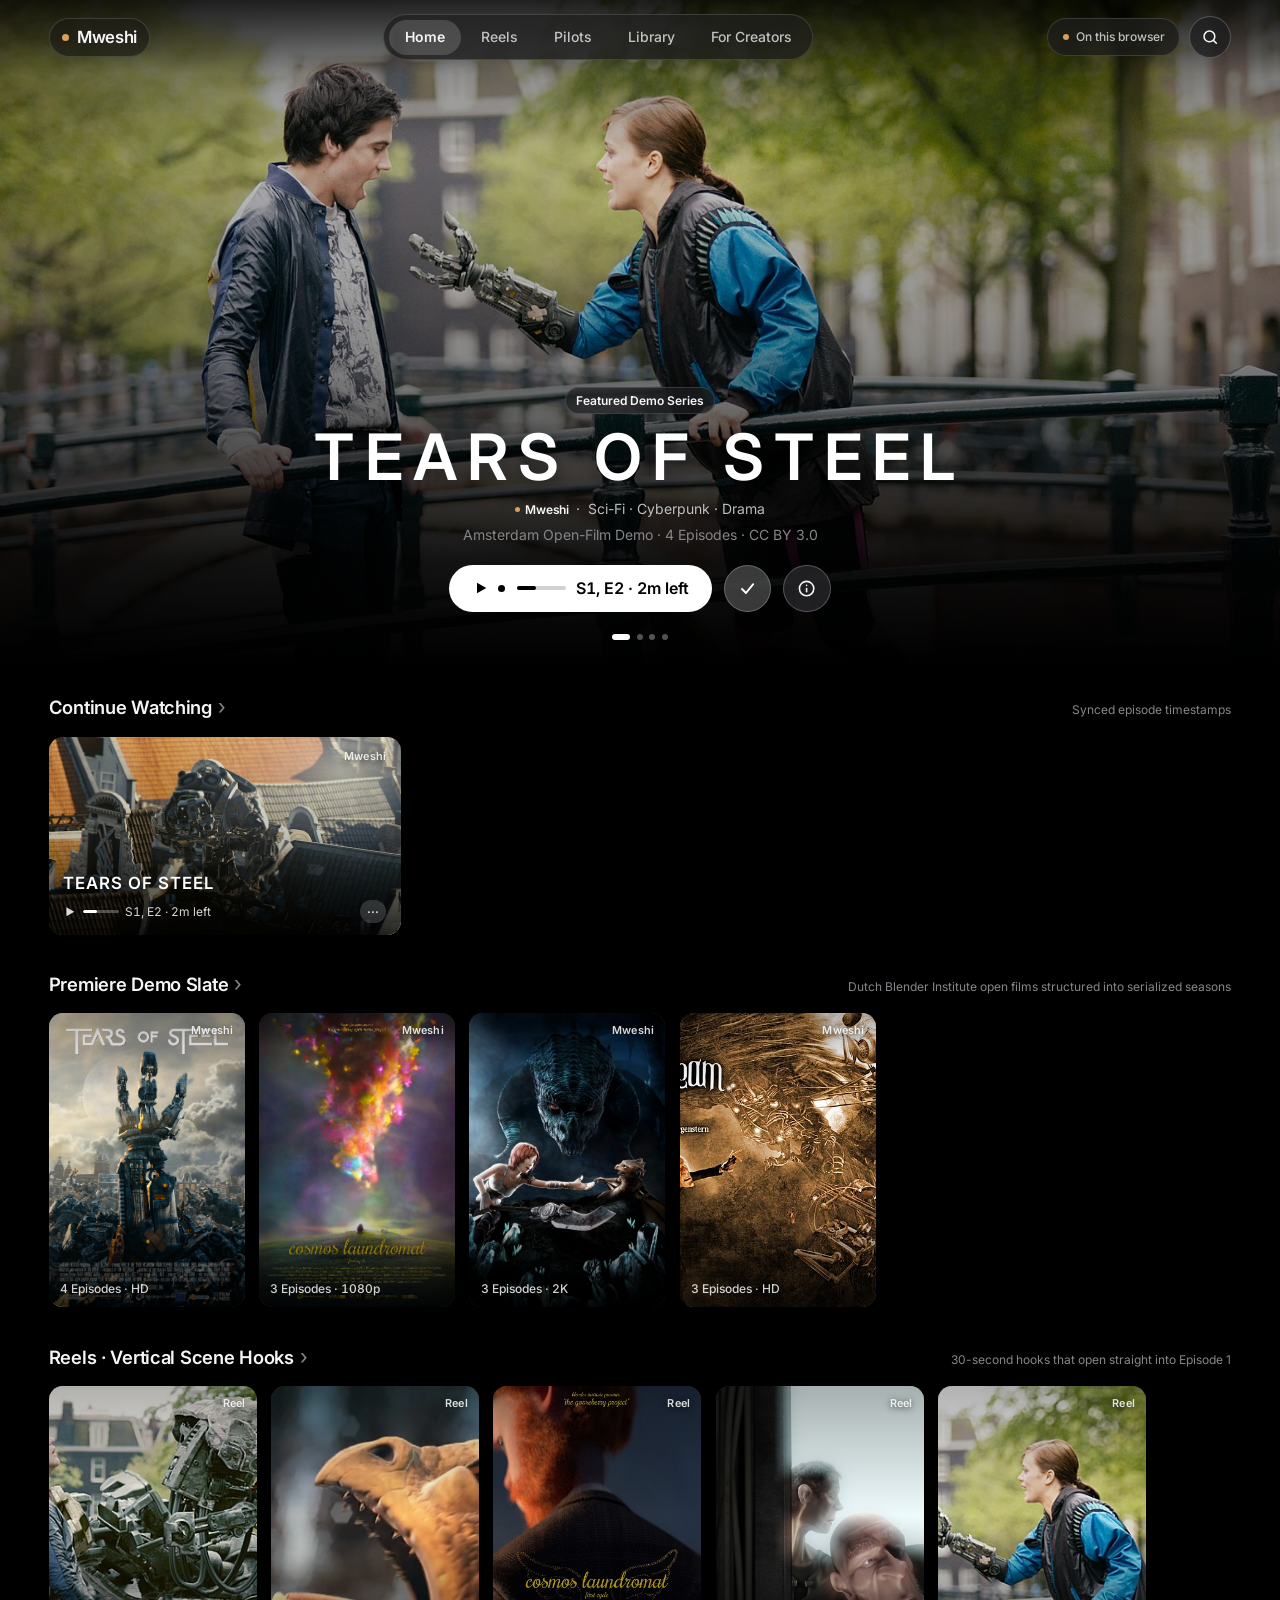
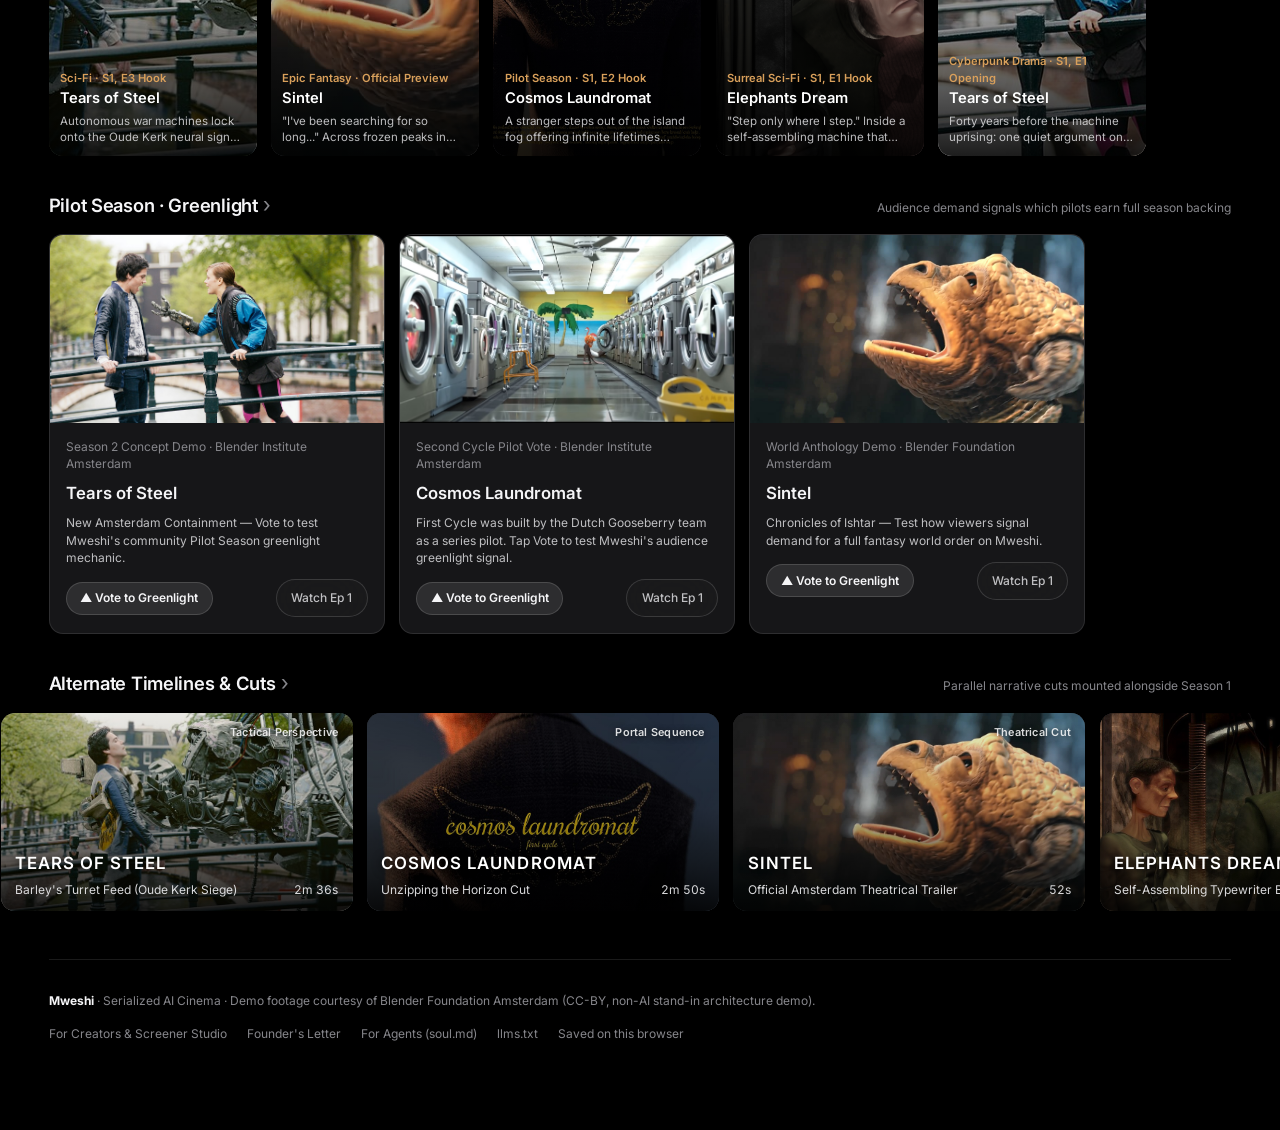
==== commit bffa107d: "Rebrand user-facing copy from Tesser to Mweshi. Leave the GitHub Pages path, storage keys, and inter" ====
--- a/index.html
+++ b/index.html
@@ -3,8 +3,8 @@
 <head>
   <meta charset="utf-8">
   <meta name="viewport" content="width=device-width, initial-scale=1, viewport-fit=cover">
-  <title>Tesser — Serialized AI Cinema</title>
-  <meta name="description" content="Tesser is a dedicated streaming platform for serialized AI shows. Watch episodes in order, swipe vertical scene Reels into full series, and inspect full Made With provenance.">
+  <title>Mweshi — Serialized AI Cinema</title>
+  <meta name="description" content="Mweshi is a dedicated streaming platform for serialized AI shows. Watch episodes in order, swipe vertical scene Reels into full series, and inspect full Made With provenance.">
   <meta name="theme-color" content="#000000">
   <link rel="icon" href="favicon.svg" type="image/svg+xml">
   <link rel="preconnect" href="https://fonts.googleapis.com">
@@ -21,9 +21,9 @@
 
   <!-- Top Translucent Chrome (Desktop Segmented Glass Pills + Cloud Sync & Search) -->
   <header class="top-chrome" id="top-chrome">
-    <a class="brand-lockup" href="#/" aria-label="Tesser Home">
+    <a class="brand-lockup" href="#/" aria-label="Mweshi Home">
       <span class="brand-dot" aria-hidden="true"></span>
-      <span>Tesser</span>
+      <span>Mweshi</span>
     </a>
 
     <nav class="desktop-pills" aria-label="Primary navigation">
@@ -53,7 +53,7 @@
     <!-- Initial static skeleton hydrated immediately by app.js -->
     <noscript>
       <div class="page-shell">
-        <h1 class="page-title">Tesser — Serialized AI Cinema</h1>
+        <h1 class="page-title">Mweshi — Serialized AI Cinema</h1>
         <p class="page-lede">Enable JavaScript to use the interactive episodic streaming player, vertical Reels feed, and series provenance ledger. You can also read the <a href="letter/" style="text-decoration:underline">founder's letter</a> or <a href="soul.md" style="text-decoration:underline">agent overview</a>.</p>
       </div>
     </noscript>
--- a/assets/css/tokens.css
+++ b/assets/css/tokens.css
@@ -1,4 +1,4 @@
-/* Tesser — Apple TV × Jony Ive Optical Design Tokens
+/* Mweshi — Apple TV × Jony Ive Optical Design Tokens
    Discipline:
    - Pure OLED black canvas (#000000); color comes solely from the cinema artwork.
    - Calibrated translucent dark glass for floating chrome only (dock, back/close controls).
--- a/assets/css/app.css
+++ b/assets/css/app.css
@@ -1,4 +1,4 @@
-/* Tesser — Apple TV × Netflix Reels Application Styles
+/* Mweshi — Apple TV × Netflix Reels Application Styles
    Depends on tokens.css. Built with strict anti-AI-slop discipline. */
 
 *, *::before, *::after { box-sizing: border-box; }
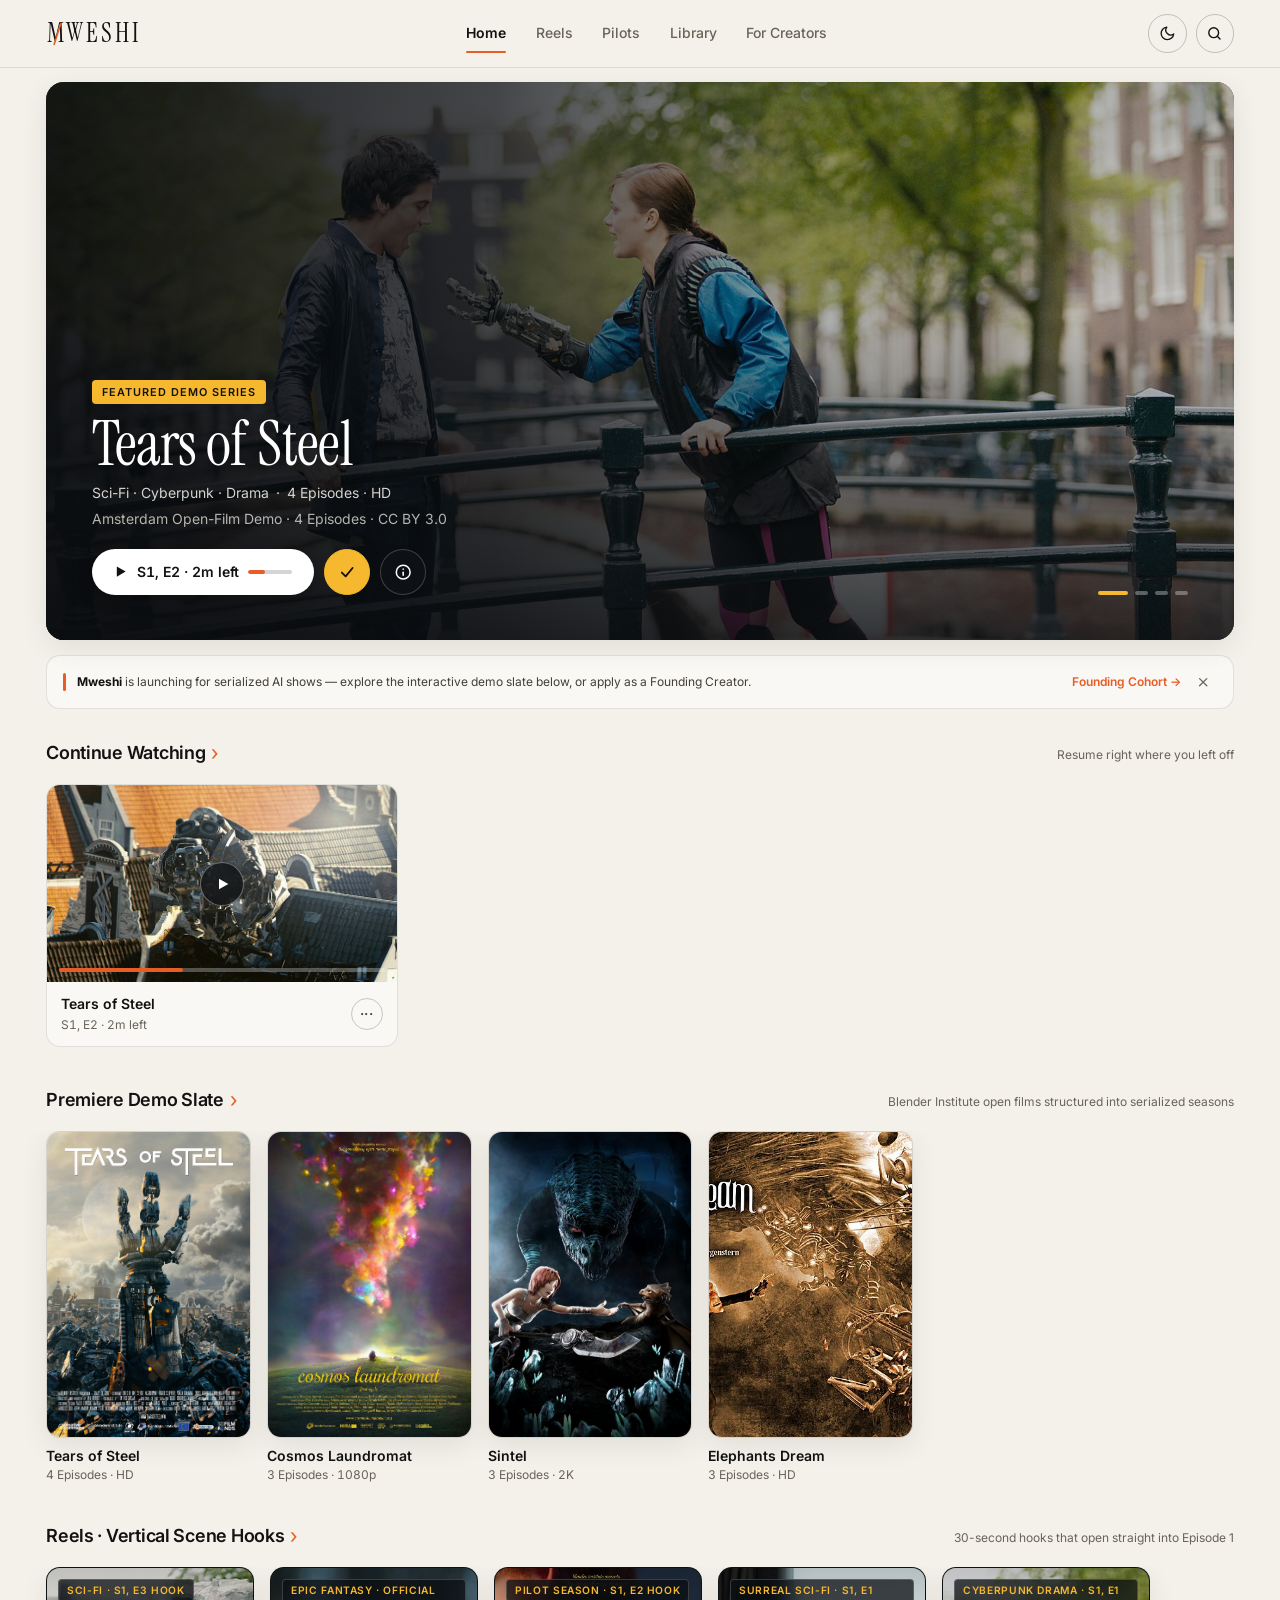
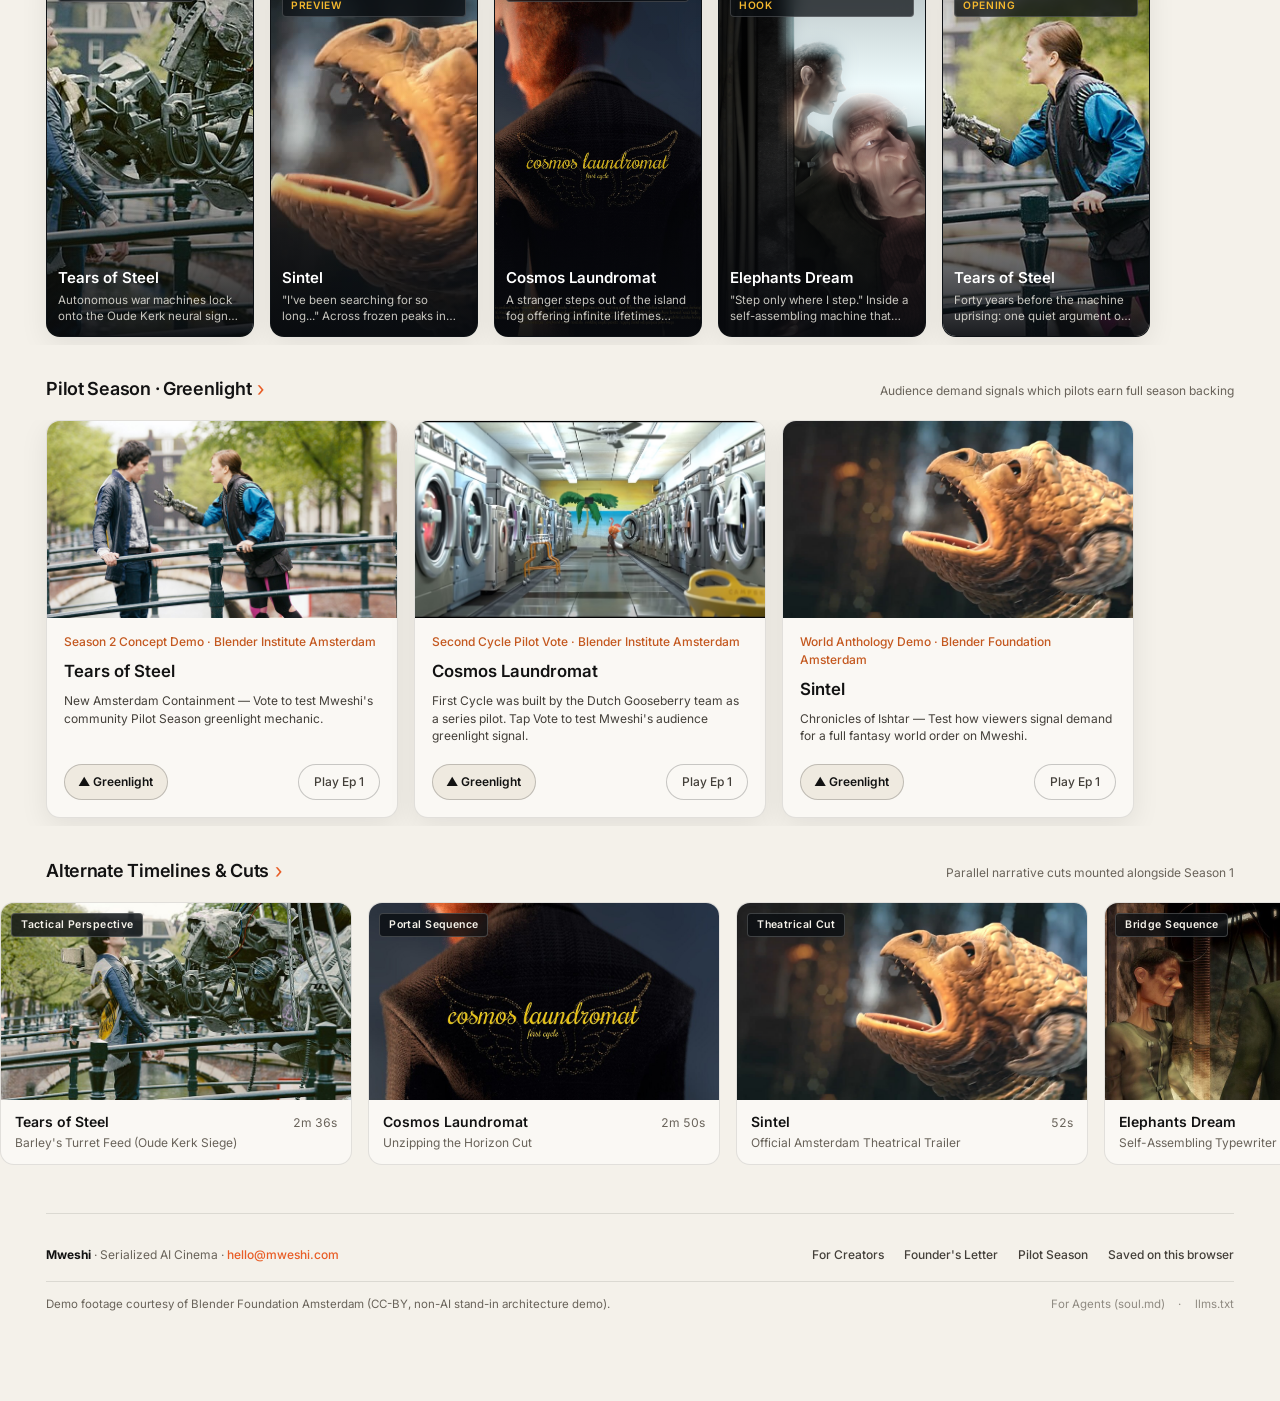
==== commit e06ed29f: "Redesign Mweshi: Daylight Gallery + Petrol theme, Aperture Serif mark, UX & mobile fixes" ====
--- a/index.html
+++ b/index.html
@@ -1,15 +1,27 @@
 <!doctype html>
-<html lang="en">
+<html lang="en" data-theme="daylight">
 <head>
   <meta charset="utf-8">
   <meta name="viewport" content="width=device-width, initial-scale=1, viewport-fit=cover">
   <title>Mweshi — Serialized AI Cinema</title>
   <meta name="description" content="Mweshi is a dedicated streaming platform for serialized AI shows. Watch episodes in order, swipe vertical scene Reels into full series, and inspect full Made With provenance.">
-  <meta name="theme-color" content="#000000">
+  <meta name="theme-color" content="#F4F1EA" id="theme-color-meta">
   <link rel="icon" href="favicon.svg" type="image/svg+xml">
   <link rel="preconnect" href="https://fonts.googleapis.com">
   <link rel="preconnect" href="https://fonts.gstatic.com" crossorigin>
   <link rel="stylesheet" href="https://fonts.googleapis.com/css2?family=Instrument+Serif:ital@0;1&family=Inter:wght@400;500;600&display=swap">
+  <script>
+    (function () {
+      try {
+        var raw = localStorage.getItem("tesser.state.v2");
+        var parsed = raw ? JSON.parse(raw) : null;
+        var theme = parsed && parsed.theme === "petrol" ? "petrol" : "daylight";
+        document.documentElement.setAttribute("data-theme", theme);
+        var meta = document.getElementById("theme-color-meta");
+        if (meta) meta.setAttribute("content", theme === "petrol" ? "#0B171A" : "#F4F1EA");
+      } catch (_) {}
+    })();
+  </script>
   <link rel="stylesheet" href="assets/css/tokens.css">
   <link rel="stylesheet" href="assets/css/app.css">
   <script src="assets/js/catalog.js" defer></script>
@@ -19,27 +31,30 @@
 <body>
   <a class="sr-only" href="#app-root">Skip to content</a>
 
-  <!-- Top Translucent Chrome (Desktop Segmented Glass Pills + Cloud Sync & Search) -->
+  <!-- Open Architectural Top Navigation (Bare Aperture Serif Wordmark — Zero Pill, Zero Dot) -->
   <header class="top-chrome" id="top-chrome">
     <a class="brand-lockup" href="#/" aria-label="Mweshi Home">
-      <span class="brand-dot" aria-hidden="true"></span>
-      <span>Mweshi</span>
+      <svg class="brand-wordmark-svg" viewBox="0 0 150 46" fill="none" xmlns="http://www.w3.org/2000/svg" role="img" aria-label="MWESHI">
+        <text x="1" y="36" fill="currentColor" font-family="'Instrument Serif', 'Iowan Old Style', Georgia, serif" font-size="40" font-weight="400" letter-spacing="4.2">MWESHI</text>
+        <line x1="12" y1="41" x2="23" y2="7" stroke="var(--accent)" stroke-width="2.4" stroke-linecap="butt"/>
+      </svg>
     </a>
 
-    <nav class="desktop-pills" aria-label="Primary navigation">
-      <a class="nav-pill" href="#/" data-nav="home" aria-current="page">Home</a>
-      <a class="nav-pill" href="#/reels" data-nav="reels">Reels</a>
-      <a class="nav-pill" href="#/pilots" data-nav="pilots">Pilots</a>
-      <a class="nav-pill" href="#/library" data-nav="library">Library</a>
-      <a class="nav-pill" href="#/creators" data-nav="creators">For Creators</a>
+    <nav class="desktop-nav" aria-label="Primary navigation">
+      <a class="nav-link" href="#/" data-nav="home" aria-current="page">Home</a>
+      <a class="nav-link" href="#/reels" data-nav="reels">Reels</a>
+      <a class="nav-link" href="#/pilots" data-nav="pilots">Pilots</a>
+      <a class="nav-link" href="#/library" data-nav="library">Library</a>
+      <a class="nav-link" href="#/creators" data-nav="creators">For Creators</a>
     </nav>
 
     <div class="top-actions">
-      <button class="glass-chip" type="button" id="cloud-status-btn" title="Saved on this browser">
-        <span id="cloud-status-dot" style="width:6px;height:6px;border-radius:50%;background:#d9a05b;"></span>
-        <span id="cloud-status-label">On this browser</span>
+      <button class="icon-btn" type="button" id="theme-toggle-btn" aria-label="Switch to Midnight Petrol dark theme" title="Switch theme (Daylight / Midnight Petrol)">
+        <svg id="theme-toggle-icon" viewBox="0 0 24 24" fill="none" stroke="currentColor" stroke-width="1.9" stroke-linecap="round" stroke-linejoin="round" aria-hidden="true">
+          <path d="M21 12.8A9 9 0 1 1 11.2 3a7 7 0 0 0 9.8 9.8z"></path>
+        </svg>
       </button>
-      <a class="glass-icon-btn" href="#/search" data-nav="search" aria-label="Search catalogue">
+      <a class="icon-btn desktop-search-btn" href="#/search" data-nav="search" aria-label="Search catalogue" title="Search">
         <svg viewBox="0 0 24 24" fill="none" stroke="currentColor" stroke-width="2" stroke-linecap="round" stroke-linejoin="round" aria-hidden="true">
           <circle cx="11" cy="11" r="7"></circle>
           <line x1="20" y1="20" x2="16.2" y2="16.2"></line>
@@ -50,16 +65,15 @@
 
   <!-- Dynamic Application Stage -->
   <main id="app-root" tabindex="-1">
-    <!-- Initial static skeleton hydrated immediately by app.js -->
     <noscript>
       <div class="page-shell">
         <h1 class="page-title">Mweshi — Serialized AI Cinema</h1>
-        <p class="page-lede">Enable JavaScript to use the interactive episodic streaming player, vertical Reels feed, and series provenance ledger. You can also read the <a href="letter/" style="text-decoration:underline">founder's letter</a> or <a href="soul.md" style="text-decoration:underline">agent overview</a>.</p>
+        <p class="page-lede">Enable JavaScript to use the interactive episodic streaming player, vertical Reels feed, and series provenance dossier. You can also read the <a href="letter/" style="text-decoration:underline">founder's letter</a> or <a href="soul.md" style="text-decoration:underline">agent overview</a>.</p>
       </div>
     </noscript>
   </main>
 
-  <!-- Apple TV Floating Liquid-Glass Bottom Dock + Detached Search Circle (Mobile & Tablet) -->
+  <!-- Mobile & Tablet Floating Bottom Dock + Detached Search Circle -->
   <div class="bottom-dock-wrap" id="bottom-dock-wrap">
     <nav class="bottom-dock" aria-label="Mobile navigation">
       <a class="dock-tab" href="#/" data-nav="home" aria-current="page">
@@ -92,30 +106,37 @@
     </a>
   </div>
 
-  <!-- Edge-to-Edge Apple TV Cinema Player Overlay (Screenshot #1 — Ted Lasso End-State Architecture) -->
+  <!-- Edge-to-Edge Cinema Player Overlay (Darkroom Theater Mode) -->
   <div class="player-modal" id="player-modal" role="dialog" aria-modal="true" aria-label="Video player" hidden>
     <div class="player-stage" id="player-stage" data-aspect="cinema">
       <video id="cinema-video" playsinline preload="metadata"></video>
       <iframe id="cinema-iframe" allow="autoplay; encrypted-media; picture-in-picture; fullscreen" allowfullscreen hidden title="Creator screener player"></iframe>
 
+      <!-- Buffering & Graceful Error Recovery Overlay -->
+      <div class="player-status-overlay" id="player-status" hidden>
+        <div class="player-spinner" id="player-spinner"></div>
+        <div id="player-status-msg" style="font-size:var(--text-sm);color:rgba(245,242,234,0.88);max-width:22rem;">Loading episode stream&hellip;</div>
+        <button class="btn-play-white" type="button" id="player-retry-btn" hidden style="height:2.45rem;min-width:auto;padding:0 1.2rem;">Retry Stream</button>
+      </div>
+
       <!-- Top Translucent Player Chrome -->
       <div class="player-top-chrome">
-        <div style="display:flex;align-items:center;gap:0.75rem;">
+        <div class="player-title-group">
           <button class="glass-icon-btn" type="button" id="player-close-btn" aria-label="Close player">
             <svg viewBox="0 0 24 24" fill="none" stroke="currentColor" stroke-width="2.1" stroke-linecap="round" aria-hidden="true"><line x1="6" y1="6" x2="18" y2="18"/><line x1="18" y1="6" x2="6" y2="18"/></svg>
           </button>
-          <div>
-            <div id="player-series-label" style="font-size:var(--text-sm);font-weight:var(--w-semibold);color:#fff;"></div>
-            <div id="player-ep-label" class="tabular" style="font-size:var(--text-xs);color:var(--ink-secondary);"></div>
+          <div class="player-title-text">
+            <div id="player-series-label"></div>
+            <div id="player-ep-label" class="tabular"></div>
           </div>
         </div>
 
-        <div style="display:flex;align-items:center;gap:0.5rem;">
-          <button class="glass-chip" type="button" id="player-aspect-btn" title="Switch Cinema 16:9 / Feed 9:16 crop">
-            Cinema 16:9
-          </button>
-          <button class="glass-chip" type="button" id="player-test-end-btn" title="Jump to last 5 seconds to test Up-Next transition">
-            Preview End Card
+        <div class="player-top-actions">
+          <button class="glass-chip glass-chip--cinema" type="button" id="player-aspect-btn" title="Switch Cinema 16:9 / Feed 9:16 crop">
+            16:9
+          </button>
+          <button class="glass-chip glass-chip--cinema" type="button" id="player-test-end-btn" title="Jump to last 5 seconds (debug mode)" hidden>
+            End Card
           </button>
           <button class="glass-icon-btn" type="button" id="player-fs-btn" aria-label="Toggle fullscreen">
             <svg viewBox="0 0 24 24" fill="none" stroke="currentColor" stroke-width="2" stroke-linecap="round" stroke-linejoin="round" aria-hidden="true"><polyline points="15 3 21 3 21 9"/><polyline points="9 21 3 21 3 15"/><line x1="21" y1="3" x2="14" y2="10"/><line x1="3" y1="21" x2="10" y2="14"/></svg>
@@ -125,47 +146,59 @@
 
       <!-- Bottom Scrubber Chrome -->
       <div class="player-bottom-chrome" id="player-bottom-chrome">
-        <div style="display:flex;align-items:center;justify-content:space-between;gap:1rem;">
-          <div style="display:flex;align-items:center;gap:0.65rem;">
+        <div class="player-controls-row">
+          <div class="player-controls-group">
             <button class="glass-icon-btn" type="button" id="player-playpause-btn" aria-label="Play or pause">
               <svg id="player-play-icon" viewBox="0 0 24 24" fill="currentColor" aria-hidden="true"><polygon points="7 5 19 12 7 19 7 5"/></svg>
             </button>
-            <button class="glass-chip" type="button" id="player-back10-btn" aria-label="Back 10 seconds">-10s</button>
-            <button class="glass-chip" type="button" id="player-fwd10-btn" aria-label="Forward 10 seconds">+10s</button>
+            <button class="glass-chip glass-chip--cinema tabular" type="button" id="player-back10-btn" aria-label="Back 10 seconds">-10s</button>
+            <button class="glass-chip glass-chip--cinema tabular" type="button" id="player-fwd10-btn" aria-label="Forward 10 seconds">+10s</button>
           </div>
-          <div style="display:flex;align-items:center;gap:0.5rem;">
-            <button class="glass-chip" type="button" id="player-mute-btn">Sound On</button>
-            <button class="glass-chip" type="button" id="player-provenance-btn">Made With</button>
+          <div class="player-controls-group">
+            <button class="glass-chip glass-chip--cinema" type="button" id="player-mute-btn" aria-label="Toggle sound">
+              <svg id="player-mute-icon" width="15" height="15" viewBox="0 0 24 24" fill="none" stroke="currentColor" stroke-width="2" stroke-linecap="round" stroke-linejoin="round" aria-hidden="true"><polygon points="11 5 6 9 2 9 2 15 6 15 11 19 11 5"/><path d="M15.54 8.46a5 5 0 0 1 0 7.07"/><path d="M19.07 4.93a10 10 0 0 1 0 14.14"/></svg>
+              <span class="player-chip-label" id="player-mute-label">Sound</span>
+            </button>
+            <button class="glass-chip glass-chip--cinema" type="button" id="player-provenance-btn" aria-label="Made With provenance">
+              <svg width="15" height="15" viewBox="0 0 24 24" fill="none" stroke="currentColor" stroke-width="2" stroke-linecap="round" stroke-linejoin="round" aria-hidden="true"><circle cx="12" cy="12" r="9"/><line x1="12" y1="16" x2="12" y2="12"/><line x1="12" y1="8" x2="12.01" y2="8"/></svg>
+              <span class="player-chip-label">Made With</span>
+            </button>
           </div>
         </div>
 
         <div class="scrubber-row" id="player-scrubber-row">
-          <span class="scrubber-time tabular" id="player-elapsed" style="text-align:left;min-width:2.8rem;">0:00</span>
+          <span class="scrubber-time tabular" id="player-elapsed" style="text-align:left;">0:00</span>
           <input class="scrubber-input" type="range" id="player-scrubber" min="0" max="100" value="0" step="0.25" aria-label="Episode timeline">
           <span class="scrubber-time tabular" id="player-remaining">-0:00</span>
         </div>
       </div>
 
-      <!-- Apple TV End-of-Episode "Next Episode" Bottom-Left Overlay (Screenshot #1) -->
+      <!-- Non-Occluding Floating Bottom-Right Up-Next Card -->
       <div class="upnext-overlay" id="player-upnext" hidden>
+        <div class="upnext-head">
+          <span class="upnext-eyebrow">Up Next</span>
+          <button class="glass-icon-btn" type="button" id="upnext-dismiss-btn" style="width:1.85rem;height:1.85rem;" aria-label="Dismiss Up Next">
+            <svg viewBox="0 0 24 24" fill="none" stroke="currentColor" stroke-width="2.2" stroke-linecap="round" aria-hidden="true"><line x1="6" y1="6" x2="18" y2="18"/><line x1="18" y1="6" x2="6" y2="18"/></svg>
+          </button>
+        </div>
         <p class="upnext-series" id="upnext-series-title">Tears of Steel</p>
         <p class="upnext-ep" id="upnext-ep-title">S1, E2 · Forty Years Later</p>
-        <div style="display:flex;align-items:center;gap:0.65rem;">
-          <button class="btn-play-white" type="button" id="upnext-play-btn">
+        <div style="display:flex;align-items:center;gap:0.55rem;">
+          <button class="btn-play-white" type="button" id="upnext-play-btn" style="height:2.5rem;min-width:auto;padding:0 1.1rem;">
             <svg viewBox="0 0 24 24" fill="none" stroke="currentColor" stroke-width="2.3" stroke-linecap="round" stroke-linejoin="round" aria-hidden="true"><path d="M21 12a9 9 0 1 1-3-6.7"/><polyline points="21 3 21 9 15 9"/></svg>
             <span id="upnext-btn-label">Next Episode</span>
           </button>
-          <button class="glass-chip" type="button" id="upnext-replay-btn" style="height:2.95rem;padding:0 1.15rem;">Replay</button>
+          <button class="glass-chip glass-chip--cinema" type="button" id="upnext-replay-btn" style="height:2.5rem;padding:0 1rem;">Replay</button>
         </div>
       </div>
     </div>
   </div>
 
-  <!-- Reusable Apple Sheet Modal (Provenance Quick View & saved-on-this-browser note) -->
+  <!-- Reusable Sheet Modal (Provenance Quick View & Local Storage Info) -->
   <dialog class="apple-sheet" id="apple-sheet">
     <div class="sheet-header">
       <h3 id="sheet-title">Details</h3>
-      <button class="glass-icon-btn" type="button" id="sheet-close-btn" style="width:2.1rem;height:2.1rem;" aria-label="Close">
+      <button class="icon-btn" type="button" id="sheet-close-btn" style="width:2.1rem;height:2.1rem;" aria-label="Close">
         <svg viewBox="0 0 24 24" fill="none" stroke="currentColor" stroke-width="2" stroke-linecap="round" aria-hidden="true"><line x1="6" y1="6" x2="18" y2="18"/><line x1="18" y1="6" x2="6" y2="18"/></svg>
       </button>
     </div>
--- a/assets/css/tokens.css
+++ b/assets/css/tokens.css
@@ -1,74 +1,152 @@
-/* Mweshi — Apple TV × Jony Ive Optical Design Tokens
-   Discipline:
-   - Pure OLED black canvas (#000000); color comes solely from the cinema artwork.
-   - Calibrated translucent dark glass for floating chrome only (dock, back/close controls).
-   - Strict 4-step type scale, 3 weights (400, 500, 600), tabular numerals on all runtimes.
-   - Zero purple/neon AI gradients, zero glow, zero hover-scale bounce. */
+/* Mweshi — Daylight Film Gallery (Theme B) & Midnight Petrol Darkroom (Theme C)
+   Optical Design Tokens:
+   - Default (Daylight Film Gallery): Warm archival stone-linen paper (#F4F1EA),
+     matte charcoal ink (#121212), Burnt Tangerine (#E85D26) + Kodak Saffron (#F5B82E)
+     accents. Breaks away from generic OLED-black templates while letting cinema
+     artwork pop like framed exhibition prints.
+   - Optional Darkroom ([data-theme="petrol"]): Deep velvety Midnight Petrol (#0B171A),
+     sunlit ivory (#F0ECE1), and Burnished Copper (#E0863B) accents.
+   - Video Playback & Reels Stage: Always enter calibrated theater darkroom (#090D10).
+   - Typography: Instrument Serif display + SF Pro / Inter UI, 3 weights, tabular numerals. */
 
-:root {
-  /* Surfaces */
-  --bg: #000000;
-  --bg-elevated: #0d0d0f;
-  --surface-1: #161618;
-  --surface-2: #1f1f22;
-  --surface-3: #2c2c30;
+:root,
+[data-theme="daylight"] {
+  color-scheme: light;
 
-  /* Translucent Liquid Glass (Apple TV / iOS floating chrome) */
-  --glass-bg: rgba(28, 28, 30, 0.72);
-  --glass-bg-strong: rgba(20, 20, 22, 0.86);
-  --glass-pill: rgba(255, 255, 255, 0.14);
-  --glass-pill-hover: rgba(255, 255, 255, 0.22);
-  --glass-border: rgba(255, 255, 255, 0.14);
-  --glass-border-strong: rgba(255, 255, 255, 0.24);
-  --glass-blur: blur(28px) saturate(150%);
+  /* Surfaces — Warm Archival Stone Gallery */
+  --bg: #f4f1ea;
+  --bg-elevated: #ece7dc;
+  --surface-1: #faf8f4;
+  --surface-2: #efeae0;
+  --surface-3: #e3dcd0;
+
+  /* Floating Translucent Chrome (Light Frosted Glass) */
+  --glass-bg: rgba(250, 248, 244, 0.84);
+  --glass-bg-strong: rgba(250, 248, 244, 0.94);
+  --glass-pill: rgba(18, 18, 18, 0.06);
+  --glass-pill-hover: rgba(18, 18, 18, 0.11);
+  --glass-border: rgba(18, 18, 18, 0.11);
+  --glass-border-strong: rgba(18, 18, 18, 0.2);
+  --glass-blur: blur(22px) saturate(140%);
+  --shadow-soft: 0 8px 28px rgba(18, 16, 12, 0.08);
+  --shadow-float: 0 14px 36px rgba(18, 16, 12, 0.14);
+
+  /* Header Bar Backdrop */
+  --header-bg: rgba(244, 241, 234, 0.88);
+  --header-border: rgba(18, 18, 18, 0.1);
 
   /* Ink & Hierarchy */
-  --ink: #f5f5f7;
-  --ink-secondary: rgba(245, 245, 247, 0.76);
-  --ink-muted: #86868b;
-  --ink-faint: rgba(235, 235, 245, 0.36);
+  --ink: #121212;
+  --ink-secondary: #433f39;
+  --ink-muted: #69635a;
+  --ink-faint: rgba(18, 18, 18, 0.36);
 
   /* Dividers */
-  --hairline: rgba(255, 255, 255, 0.1);
-  --hairline-strong: rgba(255, 255, 255, 0.2);
+  --hairline: rgba(18, 18, 18, 0.11);
+  --hairline-strong: rgba(18, 18, 18, 0.22);
 
-  /* Functional Accents (Tactile White CTA + Subtle Provenance Gold) */
-  --cta-bg: #ffffff;
-  --cta-ink: #000000;
-  --cta-hover: #e5e5ea;
-  --provenance: #d9a05b;
-  --active-blue: #0a84ff; /* Apple TV subtle system indicator when needed */
+  /* Functional Brand Accents (Burnt Tangerine + Kodak Saffron) */
+  --accent: #e85d26;
+  --accent-hover: #cf4e1c;
+  --accent-ink: #ffffff;
+  --accent-soft: rgba(232, 93, 38, 0.11);
+  --saffron: #f5b82e;
+  --saffron-ink: #14110f;
+  --provenance: #c4581f;
+  --provenance-border: rgba(232, 93, 38, 0.45);
 
-  /* Typography — Native Apple SF Pro on Apple devices, Inter/Geist elsewhere */
-  --font-sans: -apple-system, BlinkMacSystemFont, "SF Pro Display", "SF Pro Text", "Inter", "Geist", system-ui, "Segoe UI", sans-serif;
-  --font-serif: "Instrument Serif", "Iowan Old Style", Georgia, serif;
+  /* Primary Buttons on Canvas */
+  --cta-bg: #121212;
+  --cta-ink: #faf8f4;
+  --cta-hover: #2a2825;
 
-  /* Strict 4-step optical type scale */
-  --text-xs: 0.75rem;    /* 12px: technical badges [4K] [C2PA] [CC], metadata labels */
-  --text-sm: 0.875rem;   /* 14px: episode subtitles, dock labels, ledger rows */
-  --text-base: 1.0rem;   /* 16px: synopses, primary buttons, body copy */
-  --text-lg: clamp(1.15rem, 1.4vw, 1.375rem); /* 18-22px: rail headings ("Continue Watching >") */
-  --text-hero: clamp(2.25rem, 5vw, 4.25rem);  /* Show title lockups */
+  /* Primary Buttons Over Dark Cinema Art / Video */
+  --cinema-cta-bg: #ffffff;
+  --cinema-cta-ink: #121212;
+  --cinema-cta-hover: #f2ede3;
 
-  /* Weights (No 800/900 screaming weights) */
+  /* Always-Dark Cinema Chrome (Hero overlay, Reels, Video Player) */
+  --cinema-bg: #0a0f12;
+  --cinema-glass: rgba(16, 20, 24, 0.74);
+  --cinema-glass-hover: rgba(28, 34, 40, 0.88);
+  --cinema-border: rgba(255, 255, 255, 0.2);
+
+  /* Typography */
+  --font-sans: -apple-system, BlinkMacSystemFont, "SF Pro Display", "SF Pro Text", "Inter", system-ui, "Segoe UI", sans-serif;
+  --font-serif: "Instrument Serif", "Iowan Old Style", "Palatino Linotype", Georgia, serif;
+
+  /* Strict Optical Type Scale */
+  --text-xs: 0.75rem;
+  --text-sm: 0.875rem;
+  --text-base: 1.0rem;
+  --text-lg: clamp(1.125rem, 1.35vw, 1.35rem);
+  --text-hero: clamp(2.35rem, 4.8vw, 4.35rem);
+
+  /* Weights */
   --w-regular: 400;
   --w-medium: 500;
   --w-semibold: 600;
 
   /* Concentric Radii */
-  --r-xs: 4px;     /* Technical spec badges [4K] [CC] */
-  --r-sm: 10px;    /* Inner thumbnails */
-  --r-card: 14px;  /* Apple TV 16:9 and 2:3 cards */
-  --r-sheet: 22px; /* Modal sheets & floating dock */
+  --r-xs: 4px;
+  --r-sm: 10px;
+  --r-card: 14px;
+  --r-hero: 18px;
+  --r-sheet: 22px;
   --r-pill: 9999px;
 
   /* Spacing & Layout */
-  --gutter: clamp(1.125rem, 3.8vw, 3.25rem);
-  --max-w: 90rem;
-  --dock-offset: 5.5rem;
+  --gutter: clamp(1.125rem, 3.6vw, 3.25rem);
+  --max-w: 88rem;
+  --header-h: 4.25rem;
+  --dock-offset: 5.75rem;
 
   /* Calm, Physical Motion */
   --dur-fast: 160ms;
-  --dur-med: 260ms;
+  --dur-med: 280ms;
   --ease-out: cubic-bezier(0.22, 1, 0.36, 1);
 }
+
+/* Theme C — Midnight Petrol & Burnished Copper Darkroom */
+[data-theme="petrol"] {
+  color-scheme: dark;
+
+  --bg: #0b171a;
+  --bg-elevated: #0f1f24;
+  --surface-1: #122429;
+  --surface-2: #193036;
+  --surface-3: #223f47;
+
+  --glass-bg: rgba(15, 31, 36, 0.82);
+  --glass-bg-strong: rgba(12, 25, 29, 0.94);
+  --glass-pill: rgba(240, 236, 225, 0.1);
+  --glass-pill-hover: rgba(240, 236, 225, 0.17);
+  --glass-border: rgba(240, 236, 225, 0.13);
+  --glass-border-strong: rgba(240, 236, 225, 0.24);
+  --shadow-soft: 0 10px 30px rgba(0, 0, 0, 0.35);
+  --shadow-float: 0 16px 40px rgba(0, 0, 0, 0.58);
+
+  --header-bg: rgba(11, 23, 26, 0.88);
+  --header-border: rgba(240, 236, 225, 0.11);
+
+  --ink: #f0ece1;
+  --ink-secondary: rgba(240, 236, 225, 0.78);
+  --ink-muted: #8ea3a7;
+  --ink-faint: rgba(240, 236, 225, 0.36);
+
+  --hairline: rgba(240, 236, 225, 0.11);
+  --hairline-strong: rgba(240, 236, 225, 0.22);
+
+  --accent: #e0863b;
+  --accent-hover: #eb964e;
+  --accent-ink: #0b171a;
+  --accent-soft: rgba(224, 134, 59, 0.15);
+  --saffron: #f5b82e;
+  --saffron-ink: #14110f;
+  --provenance: #e59a55;
+  --provenance-border: rgba(224, 134, 59, 0.52);
+
+  --cta-bg: #f0ece1;
+  --cta-ink: #0b171a;
+  --cta-hover: #ffffff;
+}
--- a/assets/css/app.css
+++ b/assets/css/app.css
@@ -1,11 +1,10 @@
-/* Mweshi — Apple TV × Netflix Reels Application Styles
-   Depends on tokens.css. Built with strict anti-AI-slop discipline. */
+/* Mweshi — Daylight Film Gallery & Midnight Petrol Application Styles
+   Depends on tokens.css. Built for calm cinema legibility across desktop & mobile. */
 
 *, *::before, *::after { box-sizing: border-box; }
 [hidden] { display: none !important; }
 
 html {
-  color-scheme: dark;
   background: var(--bg);
   color: var(--ink);
   font-family: var(--font-sans);
@@ -20,9 +19,16 @@
   background: var(--bg);
   color: var(--ink);
   font-size: var(--text-base);
-  line-height: 1.45;
+  line-height: 1.48;
   overflow-x: hidden;
   padding-bottom: calc(var(--dock-offset) + env(safe-area-inset-bottom, 0px));
+  transition: background-color var(--dur-med) var(--ease-out), color var(--dur-med) var(--ease-out);
+}
+
+body.route-reels {
+  background: var(--cinema-bg);
+  color: #f5f2ea;
+  padding-bottom: 0;
 }
 
 img, video, svg { display: block; max-width: 100%; }
@@ -33,7 +39,7 @@
 .tabular { font-variant-numeric: tabular-nums; }
 
 :focus-visible {
-  outline: 2px solid var(--ink);
+  outline: 2px solid var(--accent);
   outline-offset: 3px;
 }
 
@@ -43,123 +49,181 @@
 }
 
 /* ==========================================================================
-   1. Navigation Chrome: Desktop Top Glass Bar + Mobile Floating Bottom Dock
+   1. Open Architectural Top Navigation + Mobile Floating Bottom Dock
    ========================================================================== */
 
 .top-chrome {
   position: fixed;
   top: 0; left: 0; right: 0;
   z-index: 90;
+  height: var(--header-h);
   display: flex;
   align-items: center;
   justify-content: space-between;
-  padding: 0.9rem var(--gutter);
-  pointer-events: none;
-  background: linear-gradient(180deg, rgba(0, 0, 0, 0.68) 0%, rgba(0, 0, 0, 0) 100%);
-}
-
-.top-chrome > * { pointer-events: auto; }
-
+  gap: 1rem;
+  padding: 0 var(--gutter);
+  background: var(--header-bg);
+  backdrop-filter: var(--glass-blur);
+  -webkit-backdrop-filter: var(--glass-blur);
+  border-bottom: 1px solid var(--header-border);
+  transition: background-color var(--dur-med) var(--ease-out), border-color var(--dur-med) var(--ease-out);
+}
+
+/* Reels darkroom transparent top bar */
+body.route-reels .top-chrome {
+  background: linear-gradient(180deg, rgba(8, 12, 15, 0.84) 0%, rgba(8, 12, 15, 0) 100%);
+  backdrop-filter: none;
+  -webkit-backdrop-filter: none;
+  border-bottom-color: transparent;
+  color: #f5f2ea;
+}
+
+/* Bare standalone Aperture Serif wordmark — zero pill, zero cylinder, zero dot */
 .brand-lockup {
   display: inline-flex;
   align-items: center;
-  gap: 0.5rem;
-  font-weight: var(--w-semibold);
-  font-size: 1.05rem;
-  letter-spacing: -0.02em;
+  flex-shrink: 0;
+  padding: 0.25rem 0;
   color: var(--ink);
-  padding: 0.4rem 0.75rem;
-  border-radius: var(--r-pill);
-  background: rgba(20, 20, 22, 0.55);
-  backdrop-filter: var(--glass-blur);
-  -webkit-backdrop-filter: var(--glass-blur);
-  border: 0.5px solid var(--glass-border);
-  transition: background-color var(--dur-fast) var(--ease-out);
-}
-.brand-lockup:hover { background: rgba(38, 38, 42, 0.78); }
-.brand-dot {
-  width: 7px; height: 7px; border-radius: 50%;
-  background: var(--provenance);
-}
-
-.desktop-pills {
+  transition: opacity var(--dur-fast) var(--ease-out);
+}
+.brand-lockup:hover { opacity: 0.78; }
+body.route-reels .brand-lockup { color: #f5f2ea; }
+
+.brand-wordmark-svg {
+  height: 1.65rem;
+  width: auto;
+  display: block;
+}
+@media (min-width: 56rem) {
+  .brand-wordmark-svg { height: 1.9rem; }
+}
+
+.desktop-nav {
   display: none;
   align-items: center;
-  gap: 0.25rem;
-  padding: 0.28rem;
-  border-radius: var(--r-pill);
-  background: var(--glass-bg);
-  backdrop-filter: var(--glass-blur);
-  -webkit-backdrop-filter: var(--glass-blur);
-  border: 0.5px solid var(--glass-border);
-}
-
-.nav-pill {
-  padding: 0.45rem 1rem;
-  border-radius: var(--r-pill);
+  gap: 1.85rem;
+}
+
+.nav-link {
+  position: relative;
+  padding: 0.45rem 0;
   font-size: var(--text-sm);
   font-weight: var(--w-medium);
-  color: var(--ink-secondary);
-  transition: color var(--dur-fast) var(--ease-out), background-color var(--dur-fast) var(--ease-out);
-}
-.nav-pill:hover { color: var(--ink); }
-.nav-pill[aria-current="page"] {
-  background: rgba(255, 255, 255, 0.16);
+  color: var(--ink-muted);
+  white-space: nowrap;
+  transition: color var(--dur-fast) var(--ease-out);
+}
+.nav-link:hover { color: var(--ink); }
+.nav-link[aria-current="page"] {
   color: var(--ink);
   font-weight: var(--w-semibold);
 }
+.nav-link[aria-current="page"]::after {
+  content: "";
+  position: absolute;
+  left: 0; right: 0; bottom: -2px;
+  height: 2px;
+  border-radius: 2px;
+  background: var(--accent);
+}
+
+body.route-reels .nav-link { color: rgba(245, 242, 234, 0.68); }
+body.route-reels .nav-link:hover,
+body.route-reels .nav-link[aria-current="page"] { color: #ffffff; }
 
 .top-actions {
   display: flex;
   align-items: center;
   gap: 0.55rem;
-}
+  flex-shrink: 0;
+}
+
+.icon-btn {
+  display: inline-grid;
+  place-items: center;
+  flex-shrink: 0;
+  width: 2.4rem;
+  height: 2.4rem;
+  border-radius: 50%;
+  color: var(--ink);
+  background: transparent;
+  border: 1px solid var(--hairline-strong);
+  transition: background-color var(--dur-fast) var(--ease-out), border-color var(--dur-fast) var(--ease-out);
+}
+.icon-btn:hover { background: var(--glass-pill); border-color: var(--ink-faint); }
+.icon-btn svg { width: 1.05rem; height: 1.05rem; }
+
+/* Hide desktop search icon on mobile since mobile has the thumb-friendly dock search button */
+.icon-btn.desktop-search-btn { display: none; }
+
+body.route-reels .icon-btn {
+  color: #f5f2ea;
+  background: rgba(14, 18, 22, 0.56);
+  border-color: rgba(255, 255, 255, 0.22);
+}
+body.route-reels .icon-btn:hover { background: rgba(30, 38, 44, 0.8); }
 
 .glass-chip {
   display: inline-flex;
   align-items: center;
-  gap: 0.45rem;
-  height: 2.35rem;
-  padding: 0 0.9rem;
+  justify-content: center;
+  gap: 0.42rem;
+  height: 2.3rem;
+  padding: 0 0.95rem;
   border-radius: var(--r-pill);
   font-size: var(--text-xs);
   font-weight: var(--w-medium);
+  white-space: nowrap;
+  flex-shrink: 0;
   color: var(--ink-secondary);
-  background: var(--glass-bg);
+  background: var(--surface-1);
+  border: 1px solid var(--hairline-strong);
+  transition: background-color var(--dur-fast) var(--ease-out), color var(--dur-fast) var(--ease-out), border-color var(--dur-fast) var(--ease-out);
+}
+.glass-chip:hover { background: var(--surface-2); color: var(--ink); border-color: var(--ink-faint); }
+
+.glass-chip--cinema {
+  color: rgba(255, 255, 255, 0.9);
+  background: var(--cinema-glass);
   backdrop-filter: var(--glass-blur);
   -webkit-backdrop-filter: var(--glass-blur);
-  border: 0.5px solid var(--glass-border);
-  transition: background-color var(--dur-fast) var(--ease-out), color var(--dur-fast) var(--ease-out);
-}
-.glass-chip:hover { background: rgba(44, 44, 48, 0.85); color: var(--ink); }
+  border: 1px solid var(--cinema-border);
+}
+.glass-chip--cinema:hover { background: var(--cinema-glass-hover); color: #ffffff; border-color: rgba(255, 255, 255, 0.36); }
 
 .glass-icon-btn {
   display: inline-grid;
   place-items: center;
+  flex-shrink: 0;
   width: 2.65rem;
   height: 2.65rem;
   border-radius: 50%;
-  background: var(--glass-bg);
+  background: var(--cinema-glass);
   backdrop-filter: var(--glass-blur);
   -webkit-backdrop-filter: var(--glass-blur);
-  border: 0.5px solid var(--glass-border-strong);
-  color: var(--ink);
+  border: 1px solid var(--cinema-border);
+  color: #ffffff;
   transition: background-color var(--dur-fast) var(--ease-out), border-color var(--dur-fast) var(--ease-out);
 }
-.glass-icon-btn:hover { background: rgba(52, 52, 56, 0.88); }
+.glass-icon-btn:hover { background: var(--cinema-glass-hover); border-color: rgba(255, 255, 255, 0.36); }
+.glass-icon-btn[aria-pressed="true"] {
+  background: rgba(255, 255, 255, 0.24);
+  border-color: rgba(255, 255, 255, 0.48);
+}
 .glass-icon-btn svg { width: 1.15rem; height: 1.15rem; }
 
-/* Apple TV Floating Liquid-Glass Bottom Dock (Mobile & Tablet, Screenshots #2-#5) */
+/* Mobile Floating Bottom Dock + Detached Search Circle */
 .bottom-dock-wrap {
   position: fixed;
   left: 0; right: 0;
-  bottom: calc(0.85rem + env(safe-area-inset-bottom, 0px));
+  bottom: calc(0.8rem + env(safe-area-inset-bottom, 0px));
   z-index: 95;
   display: flex;
   align-items: center;
   justify-content: center;
-  gap: 0.65rem;
-  padding: 0 1rem;
+  gap: 0.6rem;
+  padding: 0 0.9rem;
   pointer-events: none;
 }
 
@@ -170,13 +234,20 @@
   justify-content: space-around;
   flex: 1;
   max-width: 22rem;
-  padding: 0.35rem 0.45rem;
+  padding: 0.32rem 0.4rem;
   border-radius: var(--r-pill);
   background: var(--glass-bg-strong);
   backdrop-filter: var(--glass-blur);
   -webkit-backdrop-filter: var(--glass-blur);
-  border: 0.5px solid var(--glass-border-strong);
-  box-shadow: 0 12px 32px rgba(0, 0, 0, 0.65);
+  border: 1px solid var(--glass-border-strong);
+  box-shadow: var(--shadow-float);
+}
+
+body.route-reels .bottom-dock,
+body.route-reels .dock-search-btn {
+  background: rgba(14, 18, 22, 0.88);
+  border-color: rgba(255, 255, 255, 0.18);
+  color: #f5f2ea;
 }
 
 .dock-tab {
@@ -185,56 +256,78 @@
   flex-direction: column;
   align-items: center;
   justify-content: center;
-  gap: 0.18rem;
-  padding: 0.38rem 0.4rem;
+  gap: 0.16rem;
+  padding: 0.36rem 0.3rem;
   border-radius: var(--r-pill);
   color: var(--ink-muted);
-  font-size: 0.68rem;
+  font-size: 0.67rem;
   font-weight: var(--w-medium);
   transition: color var(--dur-fast) var(--ease-out), background-color var(--dur-fast) var(--ease-out);
 }
-.dock-tab svg { width: 1.22rem; height: 1.22rem; }
+.dock-tab svg { width: 1.18rem; height: 1.18rem; }
 .dock-tab[aria-current="page"] {
-  color: var(--active-blue);
-  background: rgba(255, 255, 255, 0.08);
+  color: var(--accent);
+  background: var(--accent-soft);
+  font-weight: var(--w-semibold);
+}
+body.route-reels .dock-tab { color: rgba(245, 242, 234, 0.62); }
+body.route-reels .dock-tab[aria-current="page"] {
+  color: #f5b82e;
+  background: rgba(245, 184, 46, 0.14);
 }
 
 .dock-search-btn {
   pointer-events: auto;
-  width: 3.25rem;
-  height: 3.25rem;
+  flex-shrink: 0;
+  width: 3.15rem;
+  height: 3.15rem;
   border-radius: 50%;
   display: grid;
   place-items: center;
   background: var(--glass-bg-strong);
   backdrop-filter: var(--glass-blur);
   -webkit-backdrop-filter: var(--glass-blur);
-  border: 0.5px solid var(--glass-border-strong);
-  box-shadow: 0 12px 32px rgba(0, 0, 0, 0.65);
+  border: 1px solid var(--glass-border-strong);
+  box-shadow: var(--shadow-float);
   color: var(--ink);
 }
-.dock-search-btn[aria-current="page"] { color: var(--active-blue); }
-.dock-search-btn svg { width: 1.25rem; height: 1.25rem; }
+.dock-search-btn[aria-current="page"] { color: var(--accent); border-color: var(--accent); }
+.dock-search-btn svg { width: 1.2rem; height: 1.2rem; }
 
 @media (min-width: 56rem) {
   body { padding-bottom: 3rem; }
-  .desktop-pills { display: inline-flex; }
+  .desktop-nav { display: flex; }
+  .icon-btn.desktop-search-btn { display: inline-grid; }
   .bottom-dock-wrap { display: none; }
 }
 
 /* ==========================================================================
-   2. Hero Showcase Stage (Screenshot #5 — Nocturne)
+   2. Asymmetric Editorial Hero Stage (Framed Gallery on Daylight / Full Depth on Petrol)
    ========================================================================== */
+
+.hero-outer {
+  width: min(100%, var(--max-w));
+  margin-inline: auto;
+  padding: calc(var(--header-h) + 0.9rem) var(--gutter) 0;
+}
 
 .hero-stage {
   position: relative;
   width: 100%;
-  min-height: clamp(33rem, 74vh, 48rem);
+  min-height: clamp(23.5rem, 54dvh, 30rem);
+  border-radius: var(--r-hero);
   display: flex;
   align-items: flex-end;
-  justify-content: center;
+  justify-content: space-between;
   overflow: hidden;
-  background: #050507;
+  background: #0b1014;
+  box-shadow: var(--shadow-soft);
+}
+
+@media (min-width: 56rem) {
+  .hero-stage {
+    min-height: clamp(28.5rem, 62vh, 38rem);
+  }
 }
 
 .hero-backdrop {
@@ -244,191 +337,269 @@
   height: 100%;
   object-fit: cover;
   object-position: center 22%;
-  opacity: 0.92;
-  transition: opacity 420ms var(--ease-out);
-}
-
-/* Pure optical cinema vignette — strictly neutral black for legibility */
+  opacity: 0.94;
+  transition: opacity 380ms var(--ease-out);
+}
+.hero-backdrop.is-fading { opacity: 0.25; }
+
+/* Asymmetric directional cinema scrim — preserves subject clarity on the right */
 .hero-scrim {
   position: absolute;
   inset: 0;
   background:
-    radial-gradient(90% 65% at 50% 30%, rgba(0, 0, 0, 0) 0%, rgba(0, 0, 0, 0.36) 100%),
     linear-gradient(180deg,
-      rgba(0, 0, 0, 0.48) 0%,
-      rgba(0, 0, 0, 0.04) 24%,
-      rgba(0, 0, 0, 0.25) 54%,
-      rgba(0, 0, 0, 0.88) 84%,
-      #000000 100%);
+      rgba(10, 12, 15, 0.14) 0%,
+      rgba(10, 12, 15, 0.34) 44%,
+      rgba(10, 12, 15, 0.88) 82%,
+      rgba(10, 12, 15, 0.96) 100%);
   pointer-events: none;
 }
 
-.hero-content {
+@media (min-width: 52rem) {
+  .hero-scrim {
+    background:
+      linear-gradient(90deg,
+        rgba(10, 12, 15, 0.92) 0%,
+        rgba(10, 12, 15, 0.72) 38%,
+        rgba(10, 12, 15, 0.22) 66%,
+        rgba(10, 12, 15, 0.08) 100%),
+      linear-gradient(180deg,
+        rgba(10, 12, 15, 0.1) 0%,
+        rgba(10, 12, 15, 0) 42%,
+        rgba(10, 12, 15, 0.78) 100%);
+  }
+}
+
+.hero-inner {
   position: relative;
   z-index: 2;
-  width: min(100% - 2 * var(--gutter), 44rem);
-  text-align: center;
-  padding-bottom: 1.65rem;
+  width: 100%;
+  padding: clamp(1.35rem, 3.6vw, 2.85rem);
+  display: flex;
+  flex-wrap: wrap;
+  align-items: flex-end;
+  justify-content: space-between;
+  gap: 1.25rem;
+}
+
+.hero-content {
+  max-width: 34rem;
+  text-align: left;
   display: flex;
   flex-direction: column;
-  align-items: center;
+  align-items: flex-start;
 }
 
 .hero-eyebrow-pill {
-  display: inline-block;
-  padding: 0.22rem 0.65rem;
-  border-radius: var(--r-pill);
-  background: rgba(28, 28, 30, 0.68);
-  backdrop-filter: blur(16px);
-  -webkit-backdrop-filter: blur(16px);
-  border: 0.5px solid var(--glass-border);
-  font-size: var(--text-xs);
-  font-weight: var(--w-semibold);
-  color: var(--ink);
-  margin-bottom: 0.75rem;
+  display: inline-flex;
+  align-items: center;
+  padding: 0.24rem 0.65rem;
+  border-radius: var(--r-xs);
+  background: var(--saffron);
+  color: var(--saffron-ink);
+  font-size: 0.68rem;
+  font-weight: var(--w-semibold);
+  letter-spacing: 0.09em;
+  text-transform: uppercase;
+  margin-bottom: 0.65rem;
 }
 
 .hero-wordmark {
+  font-family: var(--font-serif);
   font-size: var(--text-hero);
-  font-weight: var(--w-semibold);
+  font-weight: var(--w-regular);
   line-height: 0.98;
-  letter-spacing: 0.16em;
-  text-transform: uppercase;
-  margin: 0 0 0.7rem;
+  letter-spacing: -0.01em;
+  margin: 0 0 0.55rem;
   color: #ffffff;
-  text-shadow: 0 2px 24px rgba(0, 0, 0, 0.65);
-}
-.hero-wordmark[data-style="serif"] {
+  text-shadow: 0 2px 24px rgba(0, 0, 0, 0.5);
+}
+.hero-wordmark[data-style="sans"] {
   font-family: var(--font-serif);
-  font-weight: var(--w-regular);
-  letter-spacing: 0.03em;
-  text-transform: none;
-  font-size: clamp(2.75rem, 6vw, 4.85rem);
-}
+  letter-spacing: -0.01em;
+}
+.hero-wordmark a:hover { opacity: 0.9; }
 
 .hero-meta-line {
   display: flex;
   flex-wrap: wrap;
   align-items: center;
-  justify-content: center;
   gap: 0.45rem;
   font-size: var(--text-sm);
-  color: var(--ink-secondary);
-  margin: 0 0 0.3rem;
-}
-
-.tesser-mini-badge {
-  display: inline-flex;
-  align-items: center;
-  gap: 0.28rem;
-  font-weight: var(--w-semibold);
-  font-size: var(--text-xs);
-  color: var(--ink);
-  letter-spacing: -0.01em;
-}
-.tesser-mini-badge::before {
-  content: "";
-  width: 5px; height: 5px; border-radius: 50%;
-  background: var(--provenance);
+  color: rgba(245, 242, 234, 0.86);
+  margin: 0 0 0.35rem;
 }
 
 .hero-subline {
   font-size: var(--text-sm);
-  color: var(--ink-muted);
-  margin: 0 0 1.25rem;
+  color: rgba(245, 242, 234, 0.72);
+  margin: 0 0 1.2rem;
+  max-width: 30rem;
 }
 
 .hero-cta-row {
   display: flex;
+  flex-wrap: wrap;
+  align-items: center;
+  gap: 0.65rem;
+}
+
+/* Primary Buttons */
+.btn-primary {
+  display: inline-flex;
   align-items: center;
   justify-content: center;
-  gap: 0.75rem;
-  margin-bottom: 1.35rem;
-}
-
-/* Tactile Apple TV Solid White Pill Button */
-.btn-play-white {
-  display: inline-flex;
-  align-items: center;
-  justify-content: center;
-  gap: 0.6rem;
-  height: 2.95rem;
-  min-width: 9.75rem;
-  padding: 0 1.45rem;
+  gap: 0.55rem;
+  height: 2.85rem;
+  padding: 0 1.35rem;
   border-radius: var(--r-pill);
   background: var(--cta-bg);
   color: var(--cta-ink);
-  font-size: var(--text-base);
-  font-weight: var(--w-semibold);
+  font-size: var(--text-sm);
+  font-weight: var(--w-semibold);
+  white-space: nowrap;
   transition: background-color var(--dur-fast) var(--ease-out), opacity var(--dur-fast) var(--ease-out);
 }
-.btn-play-white:hover { background: var(--cta-hover); }
-.btn-play-white svg { width: 1rem; height: 1rem; flex-shrink: 0; }
-
-/* Inline Resume Track inside the White Play Pill (Screenshot #4 — Matchbox) */
+.btn-primary:hover { background: var(--cta-hover); }
+.btn-primary svg { width: 0.95rem; height: 0.95rem; flex-shrink: 0; }
+
+/* Solid white tactile play pill over dark hero / video scenes */
+.btn-play-white {
+  display: inline-flex;
+  align-items: center;
+  justify-content: center;
+  gap: 0.55rem;
+  height: 2.85rem;
+  min-width: 8.75rem;
+  padding: 0 1.35rem;
+  border-radius: var(--r-pill);
+  background: var(--cinema-cta-bg);
+  color: var(--cinema-cta-ink);
+  font-size: var(--text-sm);
+  font-weight: var(--w-semibold);
+  white-space: nowrap;
+  box-shadow: 0 4px 16px rgba(0, 0, 0, 0.25);
+  transition: background-color var(--dur-fast) var(--ease-out), transform var(--dur-fast) var(--ease-out);
+}
+.btn-play-white:hover { background: var(--cinema-cta-hover); }
+.btn-play-white svg { width: 0.95rem; height: 0.95rem; flex-shrink: 0; }
+
+/* Inline Resume Track inside White Play Pill */
 .inline-progress-track {
   display: inline-flex;
   align-items: center;
-  width: 3.1rem;
+  width: 2.75rem;
   height: 4px;
   border-radius: 99px;
-  background: rgba(0, 0, 0, 0.18);
-  position: relative;
-  overflow: visible;
+  background: rgba(18, 18, 18, 0.18);
+  overflow: hidden;
+  flex-shrink: 0;
 }
 .inline-progress-fill {
   height: 100%;
   border-radius: 99px;
-  background: #000000;
-  position: relative;
-}
-.inline-progress-dot {
-  width: 7px; height: 7px;
+  background: var(--accent);
+}
+
+.btn-circle-glass {
+  width: 2.85rem;
+  height: 2.85rem;
   border-radius: 50%;
-  background: #000000;
   flex-shrink: 0;
-  margin-right: 2px;
-}
-
-.btn-circle-glass {
-  width: 2.95rem;
-  height: 2.95rem;
-  border-radius: 50%;
   display: inline-grid;
   place-items: center;
-  background: rgba(44, 44, 48, 0.72);
-  backdrop-filter: blur(20px);
-  -webkit-backdrop-filter: blur(20px);
-  border: 0.5px solid var(--glass-border-strong);
-  color: var(--ink);
-  transition: background-color var(--dur-fast) var(--ease-out);
-}
-.btn-circle-glass:hover { background: rgba(68, 68, 74, 0.85); }
+  background: var(--cinema-glass);
+  backdrop-filter: blur(18px);
+  -webkit-backdrop-filter: blur(18px);
+  border: 1px solid var(--cinema-border);
+  color: #ffffff;
+  transition: background-color var(--dur-fast) var(--ease-out), border-color var(--dur-fast) var(--ease-out);
+}
+.btn-circle-glass:hover { background: var(--cinema-glass-hover); border-color: rgba(255, 255, 255, 0.38); }
 .btn-circle-glass[aria-pressed="true"] {
-  background: rgba(255, 255, 255, 0.22);
-  color: #ffffff;
-}
-.btn-circle-glass svg { width: 1.2rem; height: 1.2rem; }
+  background: var(--saffron);
+  border-color: var(--saffron);
+  color: var(--saffron-ink);
+}
+.btn-circle-glass svg { width: 1.15rem; height: 1.15rem; }
 
 .hero-dots {
   display: flex;
   align-items: center;
-  gap: 0.42rem;
+  gap: 0.4rem;
+  align-self: flex-end;
 }
 .hero-dot {
-  width: 6px;
-  height: 6px;
+  width: 0.85rem;
+  height: 4px;
   border-radius: 99px;
   background: rgba(255, 255, 255, 0.32);
   transition: width var(--dur-med) var(--ease-out), background-color var(--dur-fast) var(--ease-out);
 }
 .hero-dot[aria-selected="true"] {
-  width: 18px;
-  background: #ffffff;
-}
+  width: 1.9rem;
+  background: var(--saffron);
+}
+
+/* Slim Editorial Launch Orientation Strip (Proposal #7) */
+.launch-strip-wrap {
+  width: min(100%, var(--max-w));
+  margin-inline: auto;
+  padding: 0.9rem var(--gutter) 0;
+}
+
+.launch-strip {
+  display: flex;
+  align-items: center;
+  justify-content: space-between;
+  gap: 0.85rem;
+  padding: 0.75rem 1rem;
+  border-radius: var(--r-card);
+  background: var(--surface-1);
+  border: 1px solid var(--hairline);
+  font-size: var(--text-xs);
+  color: var(--ink-secondary);
+}
+
+.launch-strip-main {
+  display: flex;
+  align-items: center;
+  gap: 0.7rem;
+  flex: 1;
+  min-width: 0;
+}
+
+.launch-strip-bar {
+  width: 3px;
+  align-self: stretch;
+  min-height: 1.15rem;
+  border-radius: 3px;
+  background: var(--accent);
+  flex-shrink: 0;
+}
+
+.launch-strip-cta {
+  color: var(--accent);
+  font-weight: var(--w-semibold);
+  white-space: nowrap;
+}
+.launch-strip-cta:hover { text-decoration: underline; }
+
+.launch-strip-dismiss {
+  width: 1.75rem;
+  height: 1.75rem;
+  border-radius: 50%;
+  flex-shrink: 0;
+  display: inline-grid;
+  place-items: center;
+  color: var(--ink-muted);
+  transition: background-color var(--dur-fast), color var(--dur-fast);
+}
+.launch-strip-dismiss:hover { background: var(--surface-2); color: var(--ink); }
+.launch-strip-dismiss svg { width: 0.9rem; height: 0.9rem; }
 
 /* ==========================================================================
-   3. Content Rails: 16:9 Continue Watching & 2:3 Theatrical Posters
+   3. Content Rails, Desktop Scroll Arrows, Clickable CW & Unobstructed Posters
    ========================================================================== */
 
 .rails-container {
@@ -438,15 +609,25 @@
 }
 
 .rail-section {
-  padding-top: 1.65rem;
+  padding-top: 1.85rem;
 }
 
 .rail-header {
   display: flex;
-  align-items: baseline;
-  justify-content: space-between;
+  flex-direction: column;
+  align-items: flex-start;
+  gap: 0.2rem;
   padding-inline: var(--gutter);
-  margin-bottom: 0.85rem;
+  margin-bottom: 0.95rem;
+}
+
+@media (min-width: 52rem) {
+  .rail-header {
+    flex-direction: row;
+    align-items: baseline;
+    justify-content: space-between;
+    gap: 1rem;
+  }
 }
 
 .rail-title {
@@ -460,7 +641,7 @@
   color: var(--ink);
 }
 .rail-chevron {
-  color: var(--ink-muted);
+  color: var(--accent);
   font-weight: var(--w-regular);
   font-size: 1.15em;
 }
@@ -469,182 +650,431 @@
   color: var(--ink-muted);
 }
 
+.rail-wrap {
+  position: relative;
+}
+
 .rail-scroller {
   display: flex;
-  gap: 0.9rem;
+  align-items: stretch;
+  gap: 1rem;
   overflow-x: auto;
   padding-inline: var(--gutter);
   padding-bottom: 0.5rem;
   scroll-snap-type: x proximity;
+  scroll-behavior: smooth;
   scrollbar-width: none;
 }
 .rail-scroller::-webkit-scrollbar { display: none; }
 
-/* 16:9 Continue Watching / Episode Landscape Cards (Screenshot #5 — Prime Target) */
-.card-16x9 {
-  flex: 0 0 clamp(16.5rem, 30vw, 22rem);
+.rail-arrow {
+  display: none;
+}
+@media (min-width: 56rem) {
+  .rail-arrow {
+    position: absolute;
+    top: 42%;
+    transform: translateY(-50%);
+    z-index: 6;
+    width: 2.4rem;
+    height: 2.4rem;
+    border-radius: 50%;
+    display: grid;
+    place-items: center;
+    background: var(--glass-bg-strong);
+    backdrop-filter: var(--glass-blur);
+    -webkit-backdrop-filter: var(--glass-blur);
+    border: 1px solid var(--glass-border-strong);
+    color: var(--ink);
+    box-shadow: var(--shadow-soft);
+    opacity: 0;
+    pointer-events: none;
+    transition: opacity var(--dur-fast) var(--ease-out), background-color var(--dur-fast) var(--ease-out);
+  }
+  .rail-arrow--prev { left: 0.75rem; }
+  .rail-arrow--next { right: 0.75rem; }
+  .rail-wrap:hover .rail-arrow.is-visible,
+  .rail-arrow:focus-visible {
+    opacity: 1;
+    pointer-events: auto;
+  }
+  .rail-arrow:hover { background: var(--surface-1); }
+  .rail-arrow svg { width: 1.05rem; height: 1.05rem; }
+}
+
+/* Fully Clickable Continue Watching 16:9 Card (Proposal #1) */
+.cw-card {
+  flex: 0 0 clamp(16.5rem, 29vw, 22rem);
   scroll-snap-align: start;
+  border-radius: var(--r-card);
+  background: var(--surface-1);
+  border: 1px solid var(--hairline);
+  overflow: hidden;
+  display: flex;
+  flex-direction: column;
+  transition: border-color var(--dur-fast) var(--ease-out), transform var(--dur-fast) var(--ease-out), box-shadow var(--dur-fast) var(--ease-out);
+}
+.cw-card:hover {
+  border-color: var(--hairline-strong);
+  box-shadow: var(--shadow-soft);
+}
+
+.cw-card-media {
   position: relative;
+  display: block;
+  width: 100%;
   aspect-ratio: 16 / 9;
-  border-radius: var(--r-card);
+  background: #0d1216;
   overflow: hidden;
-  background: var(--surface-1);
-  box-shadow: inset 0 0 0 0.5px var(--glass-border);
   text-align: left;
-  transition: border-color var(--dur-fast) var(--ease-out), opacity var(--dur-fast) var(--ease-out);
-}
-.card-16x9 img {
+  cursor: pointer;
+}
+.cw-card-media img {
   width: 100%; height: 100%;
   object-fit: cover;
-  transition: opacity var(--dur-fast) var(--ease-out);
-}
-.card-16x9:hover img { opacity: 0.86; }
-
-.card-16x9-scrim {
+  transition: transform 320ms var(--ease-out), opacity var(--dur-fast) var(--ease-out);
+}
+.cw-card:hover .cw-card-media img { opacity: 0.88; transform: scale(1.02); }
+
+.cw-play-badge {
   position: absolute;
-  inset: 0;
-  background: linear-gradient(180deg, rgba(0,0,0,0.08) 0%, rgba(0,0,0,0.22) 48%, rgba(0,0,0,0.86) 100%);
-  display: flex;
-  flex-direction: column;
-  justify-content: space-between;
-  padding: 0.75rem 0.9rem;
-}
-
-.card-corner-brand {
-  align-self: flex-end;
-  font-size: 0.68rem;
-  font-weight: var(--w-semibold);
-  letter-spacing: 0.02em;
-  color: rgba(255, 255, 255, 0.85);
-  text-shadow: 0 1px 6px rgba(0, 0, 0, 0.7);
-}
-
-.card-16x9-title {
-  font-size: 1.05rem;
-  font-weight: var(--w-semibold);
-  letter-spacing: 0.06em;
-  text-transform: uppercase;
+  left: 50%; top: 50%;
+  transform: translate(-50%, -50%);
+  width: 2.75rem;
+  height: 2.75rem;
+  border-radius: 50%;
+  display: grid;
+  place-items: center;
+  background: rgba(12, 15, 18, 0.72);
+  backdrop-filter: blur(12px);
+  -webkit-backdrop-filter: blur(12px);
+  border: 1px solid rgba(255, 255, 255, 0.35);
   color: #ffffff;
-  margin-bottom: 0.35rem;
-  text-shadow: 0 1px 10px rgba(0, 0, 0, 0.8);
-}
-
-.card-16x9-bottom {
-  display: flex;
-  align-items: center;
-  justify-content: space-between;
-  gap: 0.5rem;
-  font-size: var(--text-xs);
-  color: rgba(245, 245, 247, 0.88);
-}
-
-.cw-status {
-  display: inline-flex;
-  align-items: center;
-  gap: 0.42rem;
-}
-
-.cw-mini-bar {
-  width: 2.2rem;
-  height: 3px;
+  transition: background-color var(--dur-fast) var(--ease-out), transform var(--dur-fast) var(--ease-out);
+}
+.cw-card:hover .cw-play-badge {
+  background: var(--accent);
+  border-color: var(--accent);
+  transform: translate(-50%, -50%) scale(1.06);
+}
+.cw-play-badge svg { width: 1rem; height: 1rem; margin-left: 2px; }
+
+.cw-progress-rail {
+  position: absolute;
+  left: 0.75rem; right: 0.75rem; bottom: 0.65rem;
+  height: 4px;
   border-radius: 99px;
   background: rgba(255, 255, 255, 0.28);
   overflow: hidden;
 }
-.cw-mini-bar > span {
+.cw-progress-rail > span {
   display: block;
   height: 100%;
-  background: #ffffff;
+  background: var(--accent);
   border-radius: 99px;
 }
 
-/* 2:3 Vertical Theatrical Poster Cards (Screenshot #5 — Must-See Hits) */
-.card-2x3 {
-  flex: 0 0 clamp(8.75rem, 15.5vw, 12.25rem);
+.cw-card-footer {
+  padding: 0.75rem 0.9rem;
+  display: flex;
+  align-items: center;
+  justify-content: space-between;
+  gap: 0.6rem;
+}
+
+.cw-card-meta-btn {
+  flex: 1;
+  min-width: 0;
+  text-align: left;
+  cursor: pointer;
+}
+.cw-card-title {
+  font-size: var(--text-sm);
+  font-weight: var(--w-semibold);
+  color: var(--ink);
+  white-space: nowrap;
+  overflow: hidden;
+  text-overflow: ellipsis;
+}
+.cw-card-sub {
+  font-size: var(--text-xs);
+  color: var(--ink-muted);
+  margin-top: 0.1rem;
+}
+
+.cw-more-link {
+  width: 2rem;
+  height: 2rem;
+  border-radius: 50%;
+  flex-shrink: 0;
+  display: inline-grid;
+  place-items: center;
+  border: 1px solid var(--hairline-strong);
+  color: var(--ink-secondary);
+  font-weight: var(--w-semibold);
+  font-size: 0.85rem;
+  letter-spacing: 0.05em;
+  transition: background-color var(--dur-fast), color var(--dur-fast);
+}
+.cw-more-link:hover { background: var(--surface-2); color: var(--ink); }
+
+/* Unobstructed 2:3 Theatrical Poster Cards — Zero Watermarks on Artwork (Proposal #4) */
+.poster-card {
+  flex: 0 0 clamp(9.5rem, 16vw, 13rem);
   scroll-snap-align: start;
+  display: flex;
+  flex-direction: column;
+  gap: 0.55rem;
+  text-align: left;
+}
+.poster-art {
   position: relative;
+  width: 100%;
   aspect-ratio: 2 / 3;
   border-radius: var(--r-card);
   overflow: hidden;
-  background: var(--surface-1);
-  box-shadow: inset 0 0 0 0.5px var(--glass-border);
-  text-align: left;
-}
-.card-2x3 img {
+  background: var(--surface-2);
+  border: 1px solid var(--hairline);
+  box-shadow: var(--shadow-soft);
+  transition: transform 240ms var(--ease-out), border-color var(--dur-fast) var(--ease-out);
+}
+.poster-art img {
   width: 100%; height: 100%;
   object-fit: cover;
-  transition: opacity var(--dur-fast) var(--ease-out);
-}
-.card-2x3:hover img { opacity: 0.85; }
-.card-2x3-overlay {
+  transition: transform 320ms var(--ease-out);
+}
+.poster-card:hover .poster-art {
+  border-color: var(--hairline-strong);
+  transform: translateY(-2px);
+}
+.poster-card:hover .poster-art img { transform: scale(1.025); }
+
+.poster-caption-title {
+  font-size: var(--text-sm);
+  font-weight: var(--w-semibold);
+  color: var(--ink);
+  line-height: 1.25;
+}
+.poster-caption-meta {
+  font-size: var(--text-xs);
+  color: var(--ink-muted);
+  margin-top: 0.12rem;
+}
+
+/* Vertical 9:16 Reels Preview Rail Cards */
+.reel-preview-card {
+  flex: 0 0 clamp(9.5rem, 16.5vw, 13rem);
+  scroll-snap-align: start;
+  position: relative;
+  aspect-ratio: 9 / 16;
+  border-radius: var(--r-card);
+  overflow: hidden;
+  background: #0d1216;
+  border: 1px solid var(--hairline);
+  box-shadow: var(--shadow-soft);
+  text-align: left;
+  transition: transform 240ms var(--ease-out);
+}
+.reel-preview-card:hover { transform: translateY(-2px); }
+.reel-preview-card img {
+  width: 100%; height: 100%;
+  object-fit: cover;
+}
+.reel-preview-scrim {
   position: absolute;
   inset: 0;
-  background: linear-gradient(180deg, rgba(0,0,0,0.28) 0%, rgba(0,0,0,0) 25%, rgba(0,0,0,0) 62%, rgba(0,0,0,0.82) 100%);
+  background: linear-gradient(180deg, rgba(8, 10, 14, 0.25) 0%, rgba(8, 10, 14, 0) 32%, rgba(8, 10, 14, 0.15) 54%, rgba(8, 10, 14, 0.92) 100%);
   display: flex;
   flex-direction: column;
   justify-content: space-between;
-  padding: 0.6rem 0.7rem;
-}
-.card-2x3-footer {
-  font-size: var(--text-xs);
-  color: rgba(255, 255, 255, 0.82);
-  font-weight: var(--w-medium);
-}
-
-/* Pilot Season Voting Cards */
+  padding: 0.7rem;
+}
+.reel-preview-badge {
+  align-self: flex-start;
+  padding: 0.18rem 0.5rem;
+  border-radius: var(--r-xs);
+  background: rgba(10, 14, 18, 0.74);
+  backdrop-filter: blur(8px);
+  -webkit-backdrop-filter: blur(8px);
+  border: 1px solid rgba(255, 255, 255, 0.18);
+  color: var(--saffron);
+  font-size: 0.64rem;
+  font-weight: var(--w-semibold);
+  letter-spacing: 0.06em;
+  text-transform: uppercase;
+}
+.reel-preview-title {
+  font-size: 0.94rem;
+  font-weight: var(--w-semibold);
+  color: #ffffff;
+  margin-bottom: 0.2rem;
+}
+.reel-preview-hook {
+  font-size: 0.72rem;
+  color: rgba(245, 242, 234, 0.8);
+  line-height: 1.38;
+  display: -webkit-box;
+  -webkit-line-clamp: 2;
+  -webkit-box-orient: vertical;
+  overflow: hidden;
+}
+
+/* Pilot Season Equal-Height Voting Cards */
 .pilot-card {
-  flex: 0 0 clamp(17rem, 28vw, 21rem);
+  flex: 0 0 clamp(17.5rem, 29vw, 22rem);
   scroll-snap-align: start;
   border-radius: var(--r-card);
   background: var(--surface-1);
-  border: 0.5px solid var(--hairline);
+  border: 1px solid var(--hairline);
   overflow: hidden;
   display: flex;
   flex-direction: column;
+  box-shadow: var(--shadow-soft);
 }
 .pilot-thumb {
   position: relative;
+  display: block;
   aspect-ratio: 16 / 9;
-  background: #08080a;
+  background: #0d1216;
   overflow: hidden;
 }
-.pilot-thumb img { width: 100%; height: 100%; object-fit: cover; }
+.pilot-thumb img { width: 100%; height: 100%; object-fit: cover; transition: transform 320ms var(--ease-out); }
+.pilot-card:hover .pilot-thumb img { transform: scale(1.03); }
+
 .pilot-body {
-  padding: 0.9rem 1rem 1rem;
+  padding: 0.95rem 1.05rem 1.05rem;
   display: flex;
   flex-direction: column;
-  gap: 0.55rem;
-}
-.pilot-meta { font-size: var(--text-xs); color: var(--ink-muted); }
+  flex: 1;
+  gap: 0.5rem;
+}
+.pilot-meta {
+  font-size: var(--text-xs);
+  color: var(--provenance);
+  font-weight: var(--w-medium);
+}
+.pilot-title {
+  margin: 0;
+  font-size: 1.05rem;
+  font-weight: var(--w-semibold);
+  color: var(--ink);
+}
+.pilot-pitch {
+  margin: 0;
+  font-size: var(--text-xs);
+  color: var(--ink-secondary);
+  line-height: 1.48;
+}
 .pilot-actions {
   display: flex;
   align-items: center;
   justify-content: space-between;
   gap: 0.5rem;
-  margin-top: 0.25rem;
-}
+  margin-top: auto;
+  padding-top: 0.65rem;
+}
+
 .btn-vote {
   display: inline-flex;
   align-items: center;
-  gap: 0.4rem;
-  padding: 0.42rem 0.85rem;
+  justify-content: center;
+  gap: 0.38rem;
+  height: 2.3rem;
+  padding: 0 0.85rem;
   border-radius: var(--r-pill);
   font-size: var(--text-xs);
   font-weight: var(--w-semibold);
-  background: rgba(255, 255, 255, 0.1);
-  border: 0.5px solid var(--glass-border);
+  white-space: nowrap;
+  flex-shrink: 0;
+  background: var(--surface-2);
+  border: 1px solid var(--hairline-strong);
   color: var(--ink);
-  transition: background-color var(--dur-fast) var(--ease-out);
-}
-.btn-vote:hover { background: rgba(255, 255, 255, 0.18); }
+  transition: background-color var(--dur-fast) var(--ease-out), border-color var(--dur-fast) var(--ease-out), color var(--dur-fast) var(--ease-out);
+}
+.btn-vote:hover { background: var(--surface-3); }
 .btn-vote[aria-pressed="true"] {
-  background: var(--cta-bg);
-  color: var(--cta-ink);
-  border-color: var(--cta-bg);
+  background: var(--accent);
+  color: var(--accent-ink);
+  border-color: var(--accent);
+}
+.btn-vote--cinema {
+  background: var(--cinema-glass);
+  border-color: var(--cinema-border);
+  color: #ffffff;
+  backdrop-filter: blur(18px);
+  -webkit-backdrop-filter: blur(18px);
+}
+.btn-vote--cinema:hover { background: var(--cinema-glass-hover); }
+.btn-vote--cinema[aria-pressed="true"] {
+  background: var(--saffron);
+  border-color: var(--saffron);
+  color: var(--saffron-ink);
+}
+
+/* Alternate Timeline Cards (High-Contrast Branch Pill + Clean Footer) */
+.alt-card {
+  flex: 0 0 clamp(16.5rem, 29vw, 22rem);
+  scroll-snap-align: start;
+  border-radius: var(--r-card);
+  background: var(--surface-1);
+  border: 1px solid var(--hairline);
+  overflow: hidden;
+  display: flex;
+  flex-direction: column;
+  text-align: left;
+  transition: border-color var(--dur-fast), transform 220ms var(--ease-out);
+}
+.alt-card:hover { border-color: var(--hairline-strong); transform: translateY(-2px); }
+
+.alt-card-thumb {
+  position: relative;
+  aspect-ratio: 16 / 9;
+  background: #0d1216;
+  overflow: hidden;
+}
+.alt-card-thumb img { width: 100%; height: 100%; object-fit: cover; }
+
+.branch-pill {
+  position: absolute;
+  top: 0.65rem; left: 0.65rem;
+  padding: 0.2rem 0.55rem;
+  border-radius: var(--r-xs);
+  background: rgba(10, 14, 18, 0.8);
+  backdrop-filter: blur(10px);
+  -webkit-backdrop-filter: blur(10px);
+  border: 1px solid rgba(255, 255, 255, 0.2);
+  color: #f5f2ea;
+  font-size: 0.66rem;
+  font-weight: var(--w-semibold);
+  letter-spacing: 0.04em;
+}
+
+.alt-card-footer {
+  padding: 0.75rem 0.9rem;
+  display: flex;
+  align-items: baseline;
+  justify-content: space-between;
+  gap: 0.65rem;
+}
+.alt-card-series {
+  font-size: var(--text-sm);
+  font-weight: var(--w-semibold);
+  color: var(--ink);
+}
+.alt-card-cut {
+  font-size: var(--text-xs);
+  color: var(--ink-muted);
+  margin-top: 0.1rem;
+}
+.alt-card-dur {
+  font-size: var(--text-xs);
+  color: var(--ink-muted);
+  white-space: nowrap;
+  flex-shrink: 0;
 }
 
 /* ==========================================================================
-   4. Series & Episode Detail View (Screenshots #2, #3, #4 — Matchbox & Biscuits)
+   4. Series Detail View — 2x2 Horizontal Episodes & Two-Column Provenance Dossier
    ========================================================================== */
 
 .detail-view {
@@ -653,38 +1083,40 @@
 }
 
 .detail-top-bar {
-  position: sticky;
-  top: 0;
-  z-index: 60;
+  position: fixed;
+  top: 0; left: 0; right: 0;
+  z-index: 80;
   display: flex;
   align-items: center;
   justify-content: space-between;
   padding: 0.9rem var(--gutter);
-  margin-bottom: -4.25rem;
   pointer-events: none;
 }
 .detail-top-bar > * { pointer-events: auto; }
 
-.detail-pill-group {
-  display: inline-flex;
-  align-items: center;
-  gap: 0.25rem;
-  padding: 0.22rem 0.35rem;
-  border-radius: var(--r-pill);
-  background: var(--glass-bg);
-  backdrop-filter: var(--glass-blur);
-  -webkit-backdrop-filter: var(--glass-blur);
-  border: 0.5px solid var(--glass-border-strong);
+.detail-hero-outer {
+  width: min(100%, var(--max-w));
+  margin-inline: auto;
+  padding: 0;
+}
+@media (min-width: 56rem) {
+  .detail-hero-outer {
+    padding: 1rem var(--gutter) 0;
+  }
 }
 
 .detail-hero {
   position: relative;
-  min-height: clamp(29rem, 66vh, 42rem);
+  min-height: clamp(23rem, 52vh, 32rem);
   display: flex;
   align-items: flex-end;
-  justify-content: center;
   overflow: hidden;
-}
+  background: #0b1014;
+}
+@media (min-width: 56rem) {
+  .detail-hero { border-radius: var(--r-hero); }
+}
+
 .detail-hero-img {
   position: absolute;
   inset: 0;
@@ -696,252 +1128,386 @@
 .detail-hero-inner {
   position: relative;
   z-index: 2;
-  width: min(100% - 2 * var(--gutter), 52rem);
-  text-align: center;
-  padding-bottom: 1.5rem;
+  width: 100%;
+  max-width: 48rem;
+  padding: 4.5rem clamp(1.25rem, 3.6vw, 2.75rem) clamp(1.4rem, 3vw, 2.25rem);
+  text-align: left;
   display: flex;
   flex-direction: column;
-  align-items: center;
+  align-items: flex-start;
 }
 
 .detail-synopsis-wrap {
-  width: min(100% - 2 * var(--gutter), 52rem);
+  width: min(100% - 2 * var(--gutter), 72rem);
   margin-inline: auto;
-  padding-bottom: 1.75rem;
-  border-bottom: 0.5px solid var(--hairline);
+  padding: 1.35rem 0 1.45rem;
+  border-bottom: 1px solid var(--hairline);
 }
 
 .detail-synopsis {
   color: var(--ink-secondary);
   font-size: var(--text-sm);
-  line-height: 1.55;
+  line-height: 1.62;
   margin: 0 0 0.85rem;
-}
-.detail-synopsis.clamped {
+  max-width: 56rem;
+}
+
+.inline-more-btn {
+  display: inline;
+  margin-left: 0.35rem;
+  color: var(--accent);
+  font-size: var(--text-sm);
+  font-weight: var(--w-semibold);
+}
+.inline-more-btn:hover { text-decoration: underline; }
+
+/* Technical & Provenance Spec Strip */
+.spec-strip {
+  display: flex;
+  flex-wrap: wrap;
+  align-items: center;
+  gap: 0.42rem;
+  font-size: var(--text-xs);
+  color: var(--ink-muted);
+}
+
+.spec-badge {
+  display: inline-flex;
+  align-items: center;
+  justify-content: center;
+  padding: 0.1rem 0.42rem;
+  border-radius: 4px;
+  border: 1px solid var(--hairline-strong);
+  background: var(--surface-1);
+  font-size: 0.65rem;
+  font-weight: var(--w-semibold);
+  letter-spacing: 0.03em;
+  color: var(--ink-secondary);
+  line-height: 1.25;
+}
+.spec-badge--gold {
+  border-color: var(--provenance-border);
+  background: var(--accent-soft);
+  color: var(--provenance);
+}
+
+.detail-body {
+  width: min(100% - 2 * var(--gutter), 72rem);
+  margin-inline: auto;
+  padding-top: 1.45rem;
+}
+
+/* Single-line horizontally scrollable segmented tabs */
+.seg-tabs-scroll {
+  overflow-x: auto;
+  scrollbar-width: none;
+  margin-bottom: 1.25rem;
+  max-width: 100%;
+}
+.seg-tabs-scroll::-webkit-scrollbar { display: none; }
+
+.seg-tabs {
+  display: inline-flex;
+  align-items: center;
+  gap: 0.2rem;
+  padding: 0.22rem;
+  border-radius: var(--r-pill);
+  background: var(--surface-2);
+  border: 1px solid var(--hairline);
+  white-space: nowrap;
+}
+.seg-tab {
+  padding: 0.38rem 0.64rem;
+  border-radius: var(--r-pill);
+  font-size: 0.7rem;
+  font-weight: var(--w-medium);
+  white-space: nowrap;
+  color: var(--ink-muted);
+  transition: color var(--dur-fast), background-color var(--dur-fast);
+}
+@media (min-width: 36rem) {
+  .seg-tabs { gap: 0.25rem; padding: 0.25rem; }
+  .seg-tab { padding: 0.42rem 0.95rem; font-size: var(--text-xs); }
+}
+.seg-tab:hover { color: var(--ink); }
+.seg-tab[aria-selected="true"] {
+  background: var(--cta-bg);
+  color: var(--cta-ink);
+  font-weight: var(--w-semibold);
+}
+
+/* Symmetrical 2x2 Horizontal Episode Grid (Proposal #6) */
+.episode-grid {
+  display: grid;
+  grid-template-columns: 1fr;
+  gap: 0.9rem;
+  margin-bottom: 1.85rem;
+}
+
+@media (min-width: 52rem) {
+  .episode-grid {
+    grid-template-columns: repeat(2, minmax(0, 1fr));
+    gap: 1rem;
+  }
+}
+
+.ep-card {
+  text-align: left;
+  border-radius: var(--r-card);
+  background: var(--surface-1);
+  border: 1px solid var(--hairline);
+  overflow: hidden;
+  display: grid;
+  grid-template-columns: 1fr;
+  transition: border-color var(--dur-fast) var(--ease-out), box-shadow var(--dur-fast) var(--ease-out);
+}
+@media (min-width: 34rem) {
+  .ep-card {
+    grid-template-columns: 11.25rem 1fr;
+    align-items: stretch;
+  }
+}
+.ep-card:hover {
+  border-color: var(--hairline-strong);
+  box-shadow: var(--shadow-soft);
+}
+
+.ep-card-thumb {
+  position: relative;
+  aspect-ratio: 16 / 9;
+  background: #0d1216;
+  overflow: hidden;
+}
+@media (min-width: 34rem) {
+  .ep-card-thumb { height: 100%; min-height: 6.75rem; }
+}
+.ep-card-thumb img { width: 100%; height: 100%; object-fit: cover; }
+
+.ep-card-progress {
+  position: absolute;
+  left: 0.55rem; right: 0.55rem; bottom: 0.5rem;
+  height: 3px;
+  border-radius: 99px;
+  background: rgba(255, 255, 255, 0.28);
+  overflow: hidden;
+}
+.ep-card-progress > span {
+  display: block; height: 100%;
+  background: var(--accent);
+}
+
+.ep-card-info {
+  padding: 0.8rem 0.95rem;
+  display: flex;
+  flex-direction: column;
+  justify-content: center;
+  min-width: 0;
+}
+.ep-card-top {
+  display: flex;
+  align-items: baseline;
+  justify-content: space-between;
+  gap: 0.5rem;
+  margin-bottom: 0.3rem;
+}
+.ep-card-title {
+  font-size: var(--text-sm);
+  font-weight: var(--w-semibold);
+  margin: 0;
+  color: var(--ink);
+}
+.ep-card-dur {
+  font-size: var(--text-xs);
+  color: var(--ink-muted);
+  white-space: nowrap;
+  flex-shrink: 0;
+}
+.ep-card-desc {
+  font-size: var(--text-xs);
+  color: var(--ink-secondary);
+  margin: 0;
+  line-height: 1.45;
   display: -webkit-box;
   -webkit-line-clamp: 2;
   -webkit-box-orient: vertical;
   overflow: hidden;
 }
 
-.more-pill {
-  display: inline-block;
-  padding: 0.14rem 0.52rem;
-  border-radius: var(--r-pill);
-  background: var(--surface-2);
-  color: var(--ink);
-  font-size: 0.68rem;
-  font-weight: var(--w-semibold);
-  letter-spacing: 0.04em;
-  text-transform: uppercase;
-  margin-left: 0.35rem;
-}
-
-/* Apple TV Technical & Provenance Specification Strip ([18+] [4K] [C2PA] [CC] [SDH] [AD]) */
-.spec-strip {
+/* How to Watch Box (With Bespoke Saffron Aperture M Emblem) */
+.how-to-watch-box {
   display: flex;
   flex-wrap: wrap;
-  align-items: center;
-  gap: 0.45rem;
-  font-size: var(--text-xs);
-  color: var(--ink-muted);
-}
-
-.spec-badge {
-  display: inline-flex;
-  align-items: center;
-  justify-content: center;
-  padding: 0.08rem 0.36rem;
-  border-radius: 3px;
-  border: 1px solid rgba(255, 255, 255, 0.36);
-  font-size: 0.64rem;
-  font-weight: var(--w-semibold);
-  letter-spacing: 0.03em;
-  color: var(--ink-secondary);
-  line-height: 1.25;
-}
-.spec-badge--gold {
-  border-color: rgba(217, 160, 91, 0.65);
-  color: var(--provenance);
-}
-
-.detail-body {
-  width: min(100% - 2 * var(--gutter), 64rem);
-  margin-inline: auto;
-  padding-top: 1.5rem;
-}
-
-/* Segmented Tabs inside Detail View (Episodes · Alternate Timeline · Reels) */
-.seg-tabs {
-  display: inline-flex;
-  gap: 0.25rem;
-  padding: 0.25rem;
-  border-radius: var(--r-pill);
-  background: var(--surface-1);
-  border: 0.5px solid var(--hairline);
-  margin-bottom: 1.35rem;
-}
-.seg-tab {
-  padding: 0.42rem 0.95rem;
-  border-radius: var(--r-pill);
-  font-size: var(--text-xs);
-  font-weight: var(--w-medium);
-  color: var(--ink-muted);
-  transition: color var(--dur-fast), background-color var(--dur-fast);
-}
-.seg-tab[aria-selected="true"] {
-  background: var(--surface-3);
-  color: var(--ink);
-  font-weight: var(--w-semibold);
-}
-
-.episode-grid {
-  display: grid;
-  grid-template-columns: repeat(auto-fill, minmax(16.5rem, 1fr));
-  gap: 1.15rem;
-  margin-bottom: 2.25rem;
-}
-
-.ep-card {
-  text-align: left;
-  border-radius: var(--r-card);
-  background: var(--surface-1);
-  border: 0.5px solid var(--hairline);
-  overflow: hidden;
-  display: flex;
-  flex-direction: column;
-  transition: border-color var(--dur-fast) var(--ease-out);
-}
-.ep-card:hover { border-color: var(--hairline-strong); }
-
-.ep-card-thumb {
-  position: relative;
-  aspect-ratio: 16 / 9;
-  background: #09090b;
-  overflow: hidden;
-}
-.ep-card-thumb img { width: 100%; height: 100%; object-fit: cover; }
-.ep-card-progress {
-  position: absolute;
-  left: 0.6rem; right: 0.6rem; bottom: 0.5rem;
-  height: 3px;
-  border-radius: 99px;
-  background: rgba(255, 255, 255, 0.25);
-  overflow: hidden;
-}
-.ep-card-progress > span {
-  display: block; height: 100%;
-  background: #ffffff;
-}
-
-.ep-card-info {
-  padding: 0.8rem 0.95rem 0.95rem;
-}
-.ep-card-eyebrow {
-  font-size: var(--text-xs);
-  color: var(--ink-muted);
-  margin: 0 0 0.2rem;
-}
-.ep-card-title {
-  font-size: var(--text-base);
-  font-weight: var(--w-semibold);
-  margin: 0 0 0.35rem;
-  color: var(--ink);
-}
-.ep-card-desc {
-  font-size: var(--text-xs);
-  color: var(--ink-muted);
-  margin: 0;
-  line-height: 1.45;
-}
-
-/* Apple TV "How to Watch" + "Made With" + "Information" + "Languages" + "Accessibility" Ledger
-   (Matches Screenshots #2 & #3 pixel-for-pixel in typographic rhythm) */
-.how-to-watch-box {
-  display: flex;
   align-items: center;
   justify-content: space-between;
   gap: 1rem;
   padding: 1rem 1.15rem;
   border-radius: var(--r-card);
   background: var(--surface-1);
-  border: 0.5px solid var(--hairline);
-  margin-bottom: 2rem;
+  border: 1px solid var(--hairline);
+  margin-bottom: 1.65rem;
 }
 .htw-left {
   display: flex;
   align-items: center;
   gap: 0.9rem;
+  min-width: 0;
+  flex: 1;
 }
 .htw-app-icon {
-  width: 3rem; height: 3rem;
+  width: 2.85rem;
+  height: 2.85rem;
   border-radius: 10px;
-  background: #000000;
-  border: 0.5px solid var(--hairline-strong);
-  display: grid;
-  place-items: center;
-  font-weight: var(--w-semibold);
-  font-size: 0.82rem;
-  letter-spacing: -0.02em;
-}
-
-.ledger-section {
-  padding-block: 1.5rem;
-  border-top: 0.5px solid var(--hairline);
-}
+  flex-shrink: 0;
+  overflow: hidden;
+  box-shadow: 0 2px 10px rgba(0, 0, 0, 0.14);
+}
+
+/* Museum-Grade Two-Column "Made With & Provenance" Dossier (Proposal #6) */
+.provenance-dossier {
+  padding: 1.4rem 1.5rem;
+  border-radius: var(--r-card);
+  background: var(--surface-1);
+  border: 1px solid var(--hairline);
+  border-left: 3px solid var(--accent);
+  margin-bottom: 1.65rem;
+  box-shadow: var(--shadow-soft);
+}
+
 .ledger-head {
   display: flex;
   flex-wrap: wrap;
   align-items: center;
   justify-content: space-between;
   gap: 0.75rem;
-  margin-bottom: 1.1rem;
+  margin-bottom: 1rem;
 }
 .ledger-title {
   font-size: var(--text-lg);
   font-weight: var(--w-semibold);
   margin: 0;
+  color: var(--ink);
+}
+
+.provenance-notice {
+  margin: 0 0 1.25rem;
+  padding: 0.7rem 0.95rem;
+  border-radius: var(--r-sm);
+  background: var(--surface-2);
+  font-size: var(--text-xs);
+  color: var(--ink-secondary);
+  line-height: 1.52;
+}
+
+.dossier-columns {
+  display: grid;
+  grid-template-columns: 1fr;
+  gap: 1.35rem 2.25rem;
+}
+@media (min-width: 48rem) {
+  .dossier-columns {
+    grid-template-columns: repeat(2, minmax(0, 1fr));
+  }
+}
+
+.dossier-group-label {
+  font-size: 0.68rem;
+  font-weight: var(--w-semibold);
+  letter-spacing: 0.12em;
+  text-transform: uppercase;
+  color: var(--provenance);
+  margin: 0 0 0.75rem;
+  padding-bottom: 0.4rem;
+  border-bottom: 1px solid var(--hairline);
 }
 
 .ledger-dl {
   display: grid;
-  grid-template-columns: repeat(auto-fit, minmax(14rem, 1fr));
-  gap: 1.1rem 2rem;
+  gap: 0.8rem;
   margin: 0;
 }
 .ledger-item dt {
   font-size: var(--text-xs);
-  color: var(--ink);
+  color: var(--ink-muted);
   font-weight: var(--w-medium);
-  margin-bottom: 0.2rem;
+  margin-bottom: 0.15rem;
 }
 .ledger-item dd {
   margin: 0;
   font-size: var(--text-sm);
+  color: var(--ink);
+  line-height: 1.45;
+}
+
+/* Compact Metadata Block (3-Column Desktop / Native Accordions on Mobile) */
+.detail-meta-grid {
+  display: grid;
+  grid-template-columns: 1fr;
+  gap: 0.75rem;
+  margin-bottom: 1.5rem;
+}
+@media (min-width: 52rem) {
+  .detail-meta-grid {
+    grid-template-columns: repeat(3, minmax(0, 1fr));
+    gap: 1.1rem;
+  }
+}
+
+.meta-panel {
+  border-radius: var(--r-card);
+  background: var(--surface-1);
+  border: 1px solid var(--hairline);
+  padding: 0.95rem 1.15rem;
+}
+.meta-panel summary {
+  list-style: none;
+  cursor: pointer;
+  display: flex;
+  align-items: center;
+  justify-content: space-between;
+  font-size: var(--text-sm);
+  font-weight: var(--w-semibold);
+  color: var(--ink);
+}
+.meta-panel summary::-webkit-details-marker { display: none; }
+.meta-panel summary::after {
+  content: "+";
   color: var(--ink-muted);
-  line-height: 1.45;
+  font-weight: var(--w-regular);
+  font-size: 1.1rem;
+}
+.meta-panel[open] summary::after { content: "−"; }
+.meta-panel-body {
+  padding-top: 0.9rem;
+  margin-top: 0.75rem;
+  border-top: 1px solid var(--hairline);
+}
+
+@media (min-width: 52rem) {
+  .meta-panel summary { cursor: default; pointer-events: none; }
+  .meta-panel summary::after { display: none; }
 }
 
 .a11y-block {
-  max-width: 40rem;
-  margin-bottom: 1rem;
-}
+  margin-bottom: 0.8rem;
+}
+.a11y-block:last-child { margin-bottom: 0; }
 .a11y-block p {
-  margin: 0.35rem 0 0;
-  font-size: var(--text-sm);
-  color: var(--ink-muted);
+  margin: 0.3rem 0 0;
+  font-size: var(--text-xs);
+  color: var(--ink-secondary);
+  line-height: 1.48;
 }
 
 /* ==========================================================================
-   5. Netflix-Style Vertical Reels Discovery Feed (9:16 Snap Scroll)
+   5. Immersive Darkroom Vertical 9:16 Reels Discovery Feed (Proposal #5)
    ========================================================================== */
 
 .reels-stage {
-  height: calc(100dvh - 0.1px);
+  height: 100dvh;
   overflow-y: scroll;
   scroll-snap-type: y mandatory;
   scrollbar-width: none;
-  background: #000000;
+  background: var(--cinema-bg);
 }
 .reels-stage::-webkit-scrollbar { display: none; }
 
@@ -954,7 +1520,23 @@
   display: flex;
   align-items: center;
   justify-content: center;
-  background: #000000;
+  background: var(--cinema-bg);
+}
+
+@media (min-width: 48rem) {
+  .reel-slide {
+    padding: calc(var(--header-h) + 0.75rem) 1.5rem 1.5rem;
+  }
+}
+
+.reel-stage-inner {
+  position: relative;
+  width: 100%;
+  height: 100%;
+  display: flex;
+  align-items: center;
+  justify-content: center;
+  gap: 1.25rem;
 }
 
 .reel-frame {
@@ -963,16 +1545,16 @@
   height: 100%;
   max-width: 30rem;
   overflow: hidden;
-  background: #09090b;
+  background: #070a0d;
 }
 
 @media (min-width: 48rem) {
   .reel-frame {
-    height: min(86dvh, 52rem);
+    height: min(calc(100dvh - var(--header-h) - 2.5rem), 50rem);
     aspect-ratio: 9 / 16;
     width: auto;
     border-radius: var(--r-sheet);
-    box-shadow: 0 24px 64px rgba(0, 0, 0, 0.85), inset 0 0 0 0.5px var(--glass-border-strong);
+    box-shadow: 0 24px 64px rgba(0, 0, 0, 0.7), inset 0 0 0 1px rgba(255, 255, 255, 0.16);
   }
 }
 
@@ -980,33 +1562,53 @@
   width: 100%;
   height: 100%;
   object-fit: cover;
-  background: #050507;
+  background: #070a0d;
 }
 
 .reel-scrim {
   position: absolute;
   inset: 0;
   background: linear-gradient(180deg,
-    rgba(0, 0, 0, 0.36) 0%,
+    rgba(0, 0, 0, 0.42) 0%,
     rgba(0, 0, 0, 0) 24%,
-    rgba(0, 0, 0, 0) 52%,
-    rgba(0, 0, 0, 0.88) 100%);
+    rgba(0, 0, 0, 0) 48%,
+    rgba(0, 0, 0, 0.9) 100%);
   pointer-events: none;
+}
+
+/* Top-Right 1 / 5 Counter Pill */
+.reel-counter-pill {
+  position: absolute;
+  top: calc(var(--header-h) + 0.5rem);
+  right: 1rem;
+  z-index: 4;
+  padding: 0.28rem 0.68rem;
+  border-radius: var(--r-pill);
+  background: rgba(12, 16, 20, 0.68);
+  backdrop-filter: blur(14px);
+  -webkit-backdrop-filter: blur(14px);
+  border: 1px solid rgba(255, 255, 255, 0.18);
+  color: #f5f2ea;
+  font-size: var(--text-xs);
+  font-weight: var(--w-semibold);
+}
+@media (min-width: 48rem) {
+  .reel-counter-pill { top: 1rem; }
 }
 
 .reel-overlay {
   position: absolute;
   left: 0; right: 0;
-  bottom: calc(4.85rem + env(safe-area-inset-bottom, 0px));
-  padding: 1rem 1.15rem;
+  bottom: calc(5.85rem + env(safe-area-inset-bottom, 0px));
+  padding: 1rem 1.15rem 1.15rem;
   display: flex;
   align-items: flex-end;
   justify-content: space-between;
-  gap: 1rem;
+  gap: 0.9rem;
   z-index: 3;
 }
 @media (min-width: 56rem) {
-  .reel-overlay { bottom: 1.25rem; }
+  .reel-overlay { bottom: 1.35rem; }
 }
 
 .reel-info {
@@ -1016,45 +1618,91 @@
 .reel-tag {
   display: inline-flex;
   align-items: center;
-  gap: 0.35rem;
-  font-size: var(--text-xs);
-  color: rgba(255, 255, 255, 0.82);
-  margin-bottom: 0.35rem;
+  padding: 0.18rem 0.52rem;
+  border-radius: var(--r-xs);
+  background: var(--saffron);
+  color: var(--saffron-ink);
+  font-size: 0.66rem;
+  font-weight: var(--w-semibold);
+  letter-spacing: 0.05em;
+  margin-bottom: 0.45rem;
 }
 .reel-title {
-  font-size: 1.35rem;
-  font-weight: var(--w-semibold);
-  letter-spacing: 0.04em;
+  font-family: var(--font-serif);
+  font-size: 1.75rem;
+  font-weight: var(--w-regular);
+  line-height: 1.04;
+  color: #ffffff;
   margin: 0 0 0.35rem;
 }
 .reel-hook {
   font-size: var(--text-sm);
-  color: var(--ink-secondary);
+  color: rgba(245, 242, 234, 0.84);
   margin: 0 0 0.85rem;
-  line-height: 1.4;
+  line-height: 1.42;
 }
 
 .reel-rail-actions {
   display: flex;
   flex-direction: column;
   align-items: center;
-  gap: 0.7rem;
+  gap: 0.65rem;
+  flex-shrink: 0;
+}
+.reel-action-group {
+  display: flex;
+  flex-direction: column;
+  align-items: center;
+  gap: 0.28rem;
 }
 .reel-action-label {
   font-size: 0.66rem;
-  color: var(--ink-secondary);
-  margin-top: -0.35rem;
+  color: rgba(245, 242, 234, 0.84);
+  font-weight: var(--w-medium);
+  white-space: nowrap;
+}
+
+/* Hairline 30s Loop Progress Track along Bottom of Reel */
+.reel-progress-track {
+  position: absolute;
+  left: 0; right: 0;
+  bottom: calc(5.2rem + env(safe-area-inset-bottom, 0px));
+  height: 2.5px;
+  background: rgba(255, 255, 255, 0.22);
+  z-index: 5;
+}
+@media (min-width: 56rem) {
+  .reel-progress-track { bottom: 0; }
+}
+.reel-progress-fill {
+  height: 100%;
+  width: 0%;
+  background: var(--saffron);
+  transition: width 220ms linear;
+}
+
+/* Desktop Up/Down Navigation Arrows beside Reel Frame */
+.reel-desktop-nav {
+  display: none;
+}
+@media (min-width: 48rem) {
+  .reel-desktop-nav {
+    display: flex;
+    flex-direction: column;
+    gap: 0.65rem;
+  }
 }
 
 /* ==========================================================================
-   6. Edge-to-Edge Apple TV Cinema Player & End Card (Screenshot #1 — Ted Lasso)
+   6. Edge-to-Edge Cinema Player & Non-Occluding Up-Next Card (Proposal #1)
    ========================================================================== */
 
 .player-modal {
   position: fixed;
   inset: 0;
   z-index: 300;
-  background: #000000;
+  background: #050709;
+  color: #f5f2ea;
   display: flex;
   flex-direction: column;
   justify-content: center;
@@ -1067,7 +1715,7 @@
   height: 100%;
   display: grid;
   place-items: center;
-  background: #000000;
+  background: #050709;
 }
 
 .player-stage video,
@@ -1076,7 +1724,7 @@
   height: 100%;
   object-fit: contain;
   border: 0;
-  background: #000000;
+  background: #050709;
 }
 
 .player-stage[data-aspect="feed"] video {
@@ -1087,26 +1735,101 @@
   border-radius: var(--r-card);
 }
 
+.player-status-overlay {
+  position: absolute;
+  inset: 0;
+  z-index: 6;
+  display: flex;
+  flex-direction: column;
+  align-items: center;
+  justify-content: center;
+  gap: 0.85rem;
+  padding: 1.5rem;
+  text-align: center;
+  background: rgba(5, 7, 9, 0.56);
+  pointer-events: none;
+}
+.player-status-overlay.is-interactive { pointer-events: auto; background: rgba(5, 7, 9, 0.78); }
+
+.player-spinner {
+  width: 2.25rem;
+  height: 2.25rem;
+  border-radius: 50%;
+  border: 2.5px solid rgba(255, 255, 255, 0.22);
+  border-top-color: var(--saffron);
+  animation: mweshi-spin 0.8s linear infinite;
+}
+@keyframes mweshi-spin { to { transform: rotate(360deg); } }
+
 .player-top-chrome {
   position: absolute;
   top: 0; left: 0; right: 0;
-  padding: 1.15rem 1.35rem;
+  padding: 1rem clamp(0.85rem, 2.5vw, 1.5rem);
   display: flex;
   align-items: center;
   justify-content: space-between;
-  gap: 1rem;
+  gap: 0.75rem;
   z-index: 10;
-  background: linear-gradient(180deg, rgba(0, 0, 0, 0.65) 0%, rgba(0, 0, 0, 0) 100%);
+  background: linear-gradient(180deg, rgba(0, 0, 0, 0.76) 0%, rgba(0, 0, 0, 0) 100%);
   transition: opacity var(--dur-med) var(--ease-out);
+}
+
+.player-title-group {
+  display: flex;
+  align-items: center;
+  gap: 0.7rem;
+  min-width: 0;
+  flex: 1;
+}
+.player-title-text { min-width: 0; }
+#player-series-label {
+  font-size: var(--text-sm);
+  font-weight: var(--w-semibold);
+  color: #ffffff;
+  white-space: nowrap;
+  overflow: hidden;
+  text-overflow: ellipsis;
+}
+#player-ep-label {
+  font-size: var(--text-xs);
+  color: rgba(245, 242, 234, 0.74);
+  white-space: nowrap;
+  overflow: hidden;
+  text-overflow: ellipsis;
+}
+
+.player-top-actions {
+  display: flex;
+  align-items: center;
+  gap: 0.45rem;
+  flex-shrink: 0;
 }
 
 .player-bottom-chrome {
   position: absolute;
   left: 0; right: 0; bottom: 0;
-  padding: 1.5rem 1.5rem calc(1.35rem + env(safe-area-inset-bottom, 0px));
+  padding: 1.25rem clamp(0.85rem, 2.5vw, 1.5rem) calc(1.15rem + env(safe-area-inset-bottom, 0px));
   z-index: 10;
-  background: linear-gradient(0deg, rgba(0, 0, 0, 0.78) 0%, rgba(0, 0, 0, 0) 100%);
+  background: linear-gradient(0deg, rgba(0, 0, 0, 0.84) 0%, rgba(0, 0, 0, 0) 100%);
   transition: opacity var(--dur-med) var(--ease-out);
+}
+
+.player-controls-row {
+  display: flex;
+  align-items: center;
+  justify-content: space-between;
+  gap: 0.65rem;
+}
+.player-controls-group {
+  display: flex;
+  align-items: center;
+  gap: 0.45rem;
+  flex-shrink: 0;
+}
+
+.player-chip-label { display: none; }
+@media (min-width: 36rem) {
+  .player-chip-label { display: inline; }
 }
 
 .player-modal.idle .player-top-chrome,
@@ -1118,68 +1841,90 @@
 .scrubber-row {
   display: flex;
   align-items: center;
-  gap: 0.85rem;
-  margin-top: 0.75rem;
+  gap: 0.75rem;
+  margin-top: 0.7rem;
 }
 .scrubber-input {
   flex: 1;
-  accent-color: #ffffff;
+  accent-color: var(--saffron);
   height: 4px;
   cursor: pointer;
 }
 .scrubber-time {
   font-size: var(--text-xs);
-  color: var(--ink-secondary);
-  min-width: 3.2rem;
+  color: rgba(245, 242, 234, 0.82);
+  min-width: 2.8rem;
   text-align: right;
 }
 
-/* Screenshot #1 Up-Next End Card Overlay (Bottom-Left "Ted Lasso · S1, E7 · [Next Episode]") */
+/* Non-Occluding Floating Bottom-Right Up-Next Card (Always Above Scrubber!) */
 .upnext-overlay {
   position: absolute;
-  left: 0; right: 0; bottom: 0;
+  right: clamp(0.85rem, 3vw, 2rem);
+  bottom: calc(6.9rem + env(safe-area-inset-bottom, 0px));
+  width: min(calc(100% - 1.7rem), 22.5rem);
   z-index: 15;
-  padding: 2.5rem clamp(1.25rem, 4vw, 3rem) calc(2rem + env(safe-area-inset-bottom, 0px));
-  background: linear-gradient(0deg, rgba(0, 0, 0, 0.86) 0%, rgba(0, 0, 0, 0.42) 58%, rgba(0, 0, 0, 0) 100%);
+  padding: 1.1rem 1.2rem;
+  border-radius: var(--r-card);
+  background: rgba(14, 18, 22, 0.9);
+  backdrop-filter: var(--glass-blur);
+  -webkit-backdrop-filter: var(--glass-blur);
+  border: 1px solid rgba(255, 255, 255, 0.22);
+  box-shadow: 0 18px 48px rgba(0, 0, 0, 0.65);
   display: flex;
   flex-direction: column;
-  align-items: flex-start;
-  gap: 0.35rem;
+  gap: 0.3rem;
+}
+.upnext-head {
+  display: flex;
+  align-items: center;
+  justify-content: space-between;
+  gap: 0.5rem;
+}
+.upnext-eyebrow {
+  font-size: 0.66rem;
+  font-weight: var(--w-semibold);
+  letter-spacing: 0.1em;
+  text-transform: uppercase;
+  color: var(--saffron);
 }
 .upnext-series {
-  font-size: 1.4rem;
+  font-size: 1.05rem;
   font-weight: var(--w-semibold);
   color: #ffffff;
   margin: 0;
 }
 .upnext-ep {
-  font-size: var(--text-sm);
-  color: rgba(255, 255, 255, 0.85);
-  margin: 0 0 0.7rem;
+  font-size: var(--text-xs);
+  color: rgba(245, 242, 234, 0.8);
+  margin: 0 0 0.6rem;
 }
 
 /* ==========================================================================
-   7. Search, Library & Creator / TikTok Screener Views
+   7. Pages, Search, Library, Creators & Unlisted Founder Studio (#/studio)
    ========================================================================== */
 
 .page-shell {
   width: min(100% - 2 * var(--gutter), var(--max-w));
   margin-inline: auto;
-  padding-top: 5.25rem;
+  padding-top: calc(var(--header-h) + 2rem);
   padding-bottom: 3rem;
 }
 
 .page-title {
-  font-size: clamp(1.75rem, 3vw, 2.35rem);
-  font-weight: var(--w-semibold);
-  letter-spacing: -0.02em;
-  margin: 0 0 0.4rem;
+  font-family: var(--font-serif);
+  font-size: clamp(2rem, 3.6vw, 3rem);
+  font-weight: var(--w-regular);
+  letter-spacing: -0.015em;
+  line-height: 1.05;
+  margin: 0 0 0.55rem;
+  color: var(--ink);
 }
 .page-lede {
-  color: var(--ink-muted);
+  color: var(--ink-secondary);
   font-size: var(--text-base);
-  max-width: 40rem;
-  margin: 0 0 1.75rem;
+  max-width: 44rem;
+  margin: 0 0 1.85rem;
 }
 
 .search-bar-box {
@@ -1189,12 +1934,14 @@
   padding: 0.8rem 1.1rem;
   border-radius: var(--r-card);
   background: var(--surface-1);
-  border: 0.5px solid var(--hairline-strong);
+  border: 1px solid var(--hairline-strong);
   max-width: 36rem;
   margin-bottom: 1.75rem;
+  box-shadow: var(--shadow-soft);
 }
 .search-bar-box input {
   flex: 1;
+  min-width: 0;
   background: transparent;
   border: 0;
   outline: none;
@@ -1206,28 +1953,44 @@
 .poster-grid {
   display: grid;
   grid-template-columns: repeat(auto-fill, minmax(9.5rem, 1fr));
-  gap: 1rem;
-}
-.poster-grid .card-2x3 { flex: initial; width: 100%; }
-
-/* Creator Pitch & TikTok DM Screener Studio */
+  gap: 1.2rem;
+}
+.poster-grid .poster-card { flex: initial; width: 100%; }
+
+.pilot-grid {
+  display: grid;
+  grid-template-columns: repeat(auto-fit, minmax(17.5rem, 1fr));
+  gap: 1.25rem;
+  margin-bottom: 2.25rem;
+}
+.pilot-grid .pilot-card { flex: initial; width: 100%; }
+
+/* Creator Pitch & Studio Grid — Zero Mobile Overflow (Proposal #1) */
 .creator-grid {
   display: grid;
-  grid-template-columns: repeat(auto-fit, minmax(19rem, 1fr));
+  grid-template-columns: 1fr;
   gap: 1.5rem;
-  margin-top: 1.5rem;
+  margin-top: 1.25rem;
+}
+@media (min-width: 54rem) {
+  .creator-grid {
+    grid-template-columns: repeat(2, minmax(0, 1fr));
+  }
 }
 
 .glass-panel {
-  padding: 1.4rem 1.5rem;
+  padding: clamp(1.15rem, 2.6vw, 1.65rem);
   border-radius: var(--r-card);
   background: var(--surface-1);
-  border: 0.5px solid var(--hairline);
+  border: 1px solid var(--hairline);
+  box-shadow: var(--shadow-soft);
+  min-width: 0;
 }
 .glass-panel h2, .glass-panel h3 {
   font-size: var(--text-lg);
   font-weight: var(--w-semibold);
   margin: 0 0 0.65rem;
+  color: var(--ink);
 }
 
 .clean-list {
@@ -1236,8 +1999,8 @@
   margin: 0;
 }
 .clean-list li {
-  padding: 0.7rem 0;
-  border-top: 0.5px solid var(--hairline);
+  padding: 0.72rem 0;
+  border-top: 1px solid var(--hairline);
   font-size: var(--text-sm);
   color: var(--ink-secondary);
 }
@@ -1247,23 +2010,61 @@
 .form-stack {
   display: grid;
   gap: 0.85rem;
-}
+  min-width: 0;
+}
+.form-row-2 {
+  display: grid;
+  grid-template-columns: 1fr;
+  gap: 0.85rem;
+  min-width: 0;
+}
+@media (min-width: 34rem) {
+  .form-row-2 {
+    grid-template-columns: repeat(2, minmax(0, 1fr));
+  }
+}
+.form-row-auto {
+  display: grid;
+  grid-template-columns: repeat(auto-fit, minmax(min(100%, 13.5rem), 1fr));
+  gap: 0.85rem;
+  min-width: 0;
+}
+
 .form-stack label {
   display: grid;
-  gap: 0.3rem;
+  gap: 0.32rem;
   font-size: var(--text-xs);
+  font-weight: var(--w-medium);
   color: var(--ink-muted);
+  min-width: 0;
 }
 .form-stack input,
 .form-stack textarea {
-  padding: 0.7rem 0.85rem;
+  width: 100%;
+  min-width: 0;
+  padding: 0.68rem 0.85rem;
   border-radius: var(--r-sm);
-  background: var(--bg-elevated);
-  border: 0.5px solid var(--hairline-strong);
+  background: var(--bg);
+  border: 1px solid var(--hairline-strong);
   color: var(--ink);
   font-size: var(--text-sm);
 }
-.form-stack textarea { min-height: 5.5rem; resize: vertical; }
+.form-stack input:focus,
+.form-stack textarea:focus {
+  border-color: var(--accent);
+  outline: none;
+}
+.form-stack textarea { min-height: 5.25rem; resize: vertical; }
+
+.pitch-confirm-box {
+  margin-top: 1rem;
+  padding: 1.05rem 1.1rem;
+  border-radius: var(--r-sm);
+  background: var(--surface-2);
+  border: 1px solid var(--provenance-border);
+  display: grid;
+  gap: 0.7rem;
+}
 
 /* Native Modal Sheet (<dialog>) */
 dialog.apple-sheet {
@@ -1273,62 +2074,91 @@
   border-radius: var(--r-sheet);
   background: var(--surface-1);
   color: var(--ink);
-  border: 0.5px solid var(--glass-border-strong);
-  box-shadow: 0 28px 80px rgba(0, 0, 0, 0.85);
+  border: 1px solid var(--hairline-strong);
+  box-shadow: var(--shadow-float);
 }
 dialog.apple-sheet::backdrop {
-  background: rgba(0, 0, 0, 0.72);
+  background: rgba(8, 10, 14, 0.68);
   backdrop-filter: blur(8px);
 }
 .sheet-header {
   display: flex;
   align-items: center;
   justify-content: space-between;
-  padding: 1.1rem 1.35rem;
-  border-bottom: 0.5px solid var(--hairline);
-}
-.sheet-header h3 { margin: 0; font-size: var(--text-base); font-weight: var(--w-semibold); }
-.sheet-content { padding: 1.25rem 1.35rem; }
+  padding: 1.05rem 1.3rem;
+  border-bottom: 1px solid var(--hairline);
+}
+.sheet-header h3 { margin: 0; font-size: var(--text-base); font-weight: var(--w-semibold); color: var(--ink); }
+.sheet-content { padding: 1.2rem 1.3rem; }
 
 /* Toast Notification */
 .toast {
   position: fixed;
-  top: 4.5rem;
+  top: calc(var(--header-h) + 0.75rem);
   left: 50%;
   transform: translateX(-50%);
   z-index: 400;
-  padding: 0.6rem 1.1rem;
+  padding: 0.58rem 1.15rem;
   border-radius: var(--r-pill);
-  background: var(--glass-bg-strong);
-  backdrop-filter: var(--glass-blur);
-  -webkit-backdrop-filter: var(--glass-blur);
-  border: 0.5px solid var(--glass-border-strong);
+  background: var(--cta-bg);
+  color: var(--cta-ink);
   font-size: var(--text-sm);
   font-weight: var(--w-medium);
-  color: var(--ink);
-  box-shadow: 0 12px 32px rgba(0, 0, 0, 0.6);
-}
-
-/* Footer */
+  box-shadow: var(--shadow-float);
+  max-width: calc(100vw - 2rem);
+  text-align: center;
+}
+
+/* Clean Consumer Footer (Proposal #7) */
 .app-footer {
   width: min(100% - 2 * var(--gutter), var(--max-w));
   margin-inline: auto;
   padding: 2rem 0 2.5rem;
-  border-top: 0.5px solid var(--hairline);
+  border-top: 1px solid var(--hairline);
+  display: flex;
+  flex-direction: column;
+  gap: 1.1rem;
+  font-size: var(--text-xs);
+  color: var(--ink-muted);
+}
+.app-footer-top {
   display: flex;
   flex-wrap: wrap;
+  align-items: center;
   justify-content: space-between;
   gap: 1rem;
-  font-size: var(--text-xs);
-  color: var(--ink-muted);
 }
 .app-footer-links {
   display: flex;
   flex-wrap: wrap;
+  align-items: center;
   gap: 1.25rem;
 }
+.app-footer-links a,
+.app-footer-links button {
+  color: var(--ink-secondary);
+  font-weight: var(--w-medium);
+}
 .app-footer-links a:hover,
-.app-footer-links button:hover { color: var(--ink); }
+.app-footer-links button:hover { color: var(--accent); }
+
+.app-footer-bottom {
+  display: flex;
+  flex-wrap: wrap;
+  align-items: center;
+  justify-content: space-between;
+  gap: 0.75rem;
+  padding-top: 0.9rem;
+  border-top: 1px solid var(--hairline);
+  font-size: 0.72rem;
+}
+.app-footer-tech {
+  display: flex;
+  align-items: center;
+  gap: 0.85rem;
+  opacity: 0.72;
+}
+.app-footer-tech a:hover { opacity: 1; color: var(--ink); }
 
 @media (prefers-reduced-motion: reduce) {
   *, *::before, *::after { animation: none !important; transition: none !important; scroll-behavior: auto !important; }
